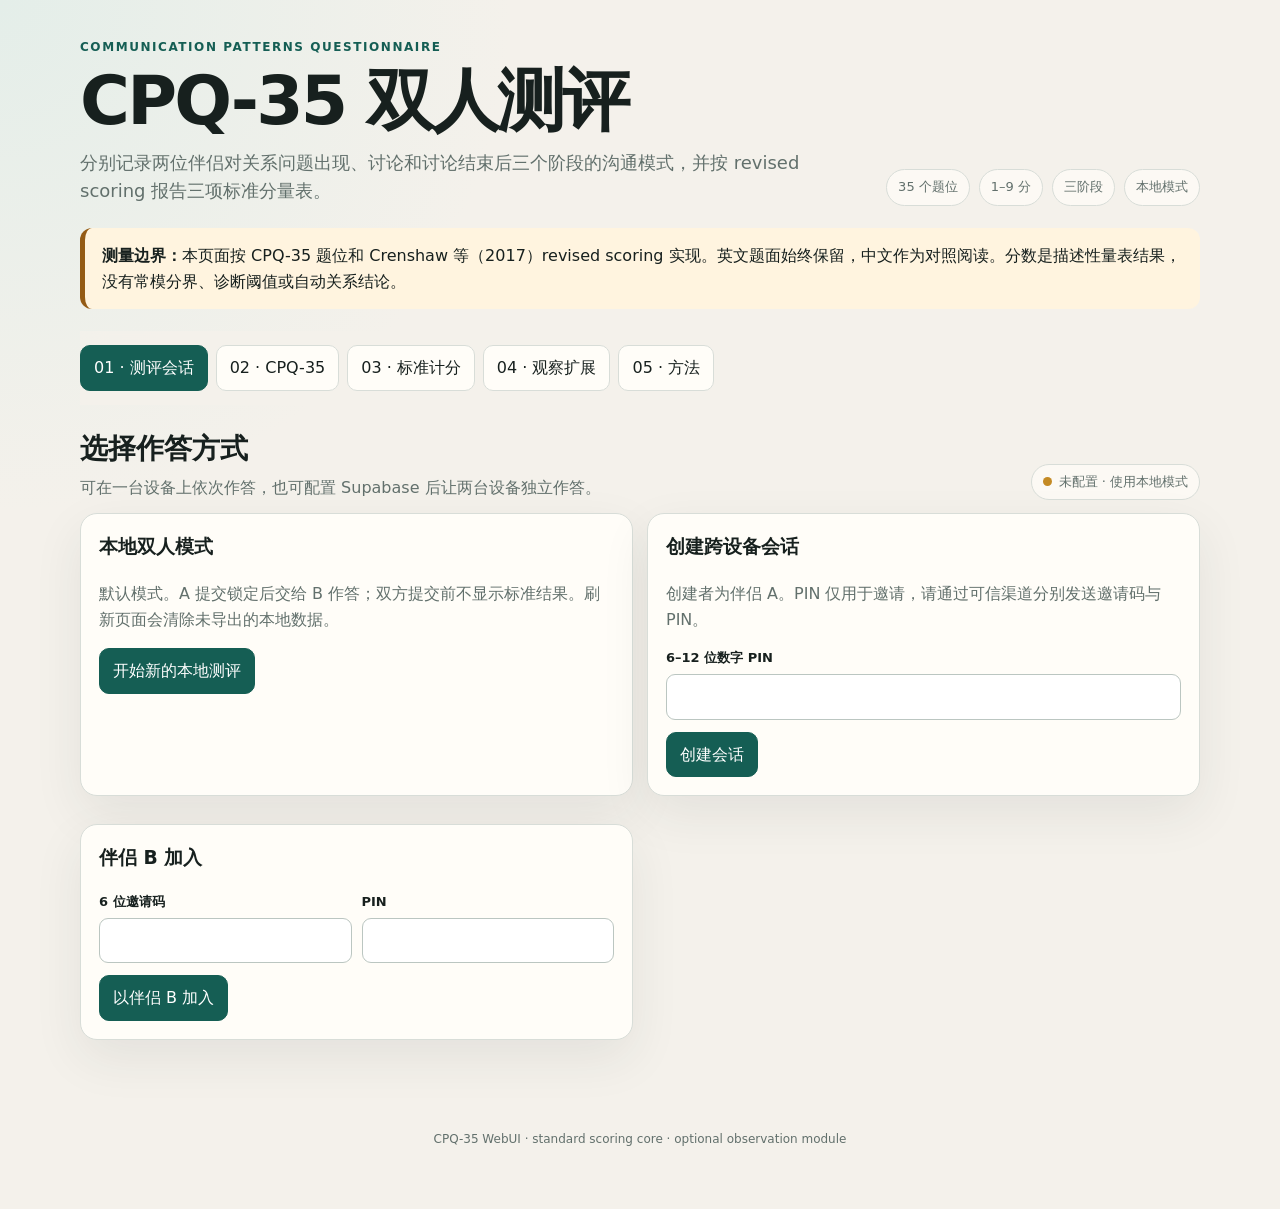
==== index.html @ df8006b6 "Build standards-based CPQ-35 WebUI" ====
<!doctype html>
<html lang="zh-CN">
<head>
  <meta charset="utf-8">
  <meta name="viewport" content="width=device-width,initial-scale=1">
  <meta name="description" content="CPQ-35 双人沟通模式问卷 WebUI，采用 Crenshaw 等（2017）revised scoring。">
  <meta name="referrer" content="no-referrer">
  <title>CPQ-35 双人沟通模式问卷</title>
  <link rel="icon" href="favicon.svg" type="image/svg+xml">
  <link rel="stylesheet" href="styles.css">
</head>
<body>
<a class="skip-link" href="#mainContent">跳到主要内容</a>
<main id="mainContent" class="shell">
  <header class="hero">
    <div>
      <p class="eyebrow">Communication Patterns Questionnaire</p>
      <h1>CPQ-35 双人测评</h1>
      <p class="lede">分别记录两位伴侣对关系问题出现、讨论和讨论结束后三个阶段的沟通模式，并按 revised scoring 报告三项标准分量表。</p>
    </div>
    <div class="badges" aria-label="量表规格">
      <span class="badge">35 个题位</span>
      <span class="badge">1–9 分</span>
      <span class="badge">三阶段</span>
      <span class="badge" id="privacyBadge">本地模式</span>
    </div>
  </header>

  <aside class="callout warning" aria-label="使用说明">
    <strong>测量边界：</strong>本页面按 CPQ-35 题位和 Crenshaw 等（2017）revised scoring 实现。英文题面始终保留，中文作为对照阅读。分数是描述性量表结果，没有常模分界、诊断阈值或自动关系结论。
  </aside>

  <nav class="tabs" aria-label="主功能">
    <button class="tab active" data-tab="session" type="button">01 · 测评会话</button>
    <button class="tab" data-tab="questionnaire" type="button">02 · CPQ-35</button>
    <button class="tab" data-tab="results" type="button">03 · 标准计分</button>
    <button class="tab" data-tab="observation" type="button">04 · 观察扩展</button>
    <button class="tab" data-tab="methods" type="button">05 · 方法</button>
  </nav>

  <section id="session" class="panel active" tabindex="-1">
    <div class="section-heading">
      <div>
        <h2>选择作答方式</h2>
        <p>可在一台设备上依次作答，也可配置 Supabase 后让两台设备独立作答。</p>
      </div>
      <span class="status"><span id="cloudDot" class="status-dot"></span><span id="cloudStatus">正在检查配置</span></span>
    </div>

    <div class="grid two">
      <article class="card">
        <h3>本地双人模式</h3>
        <p>默认模式。A 提交锁定后交给 B 作答；双方提交前不显示标准结果。刷新页面会清除未导出的本地数据。</p>
        <button id="startLocalBtn" class="button primary" type="button">开始新的本地测评</button>
      </article>
      <article class="card">
        <h3>创建跨设备会话</h3>
        <p>创建者为伴侣 A。PIN 仅用于邀请，请通过可信渠道分别发送邀请码与 PIN。</p>
        <label for="createPin">6–12 位数字 PIN</label>
        <input id="createPin" type="password" inputmode="numeric" minlength="6" maxlength="12" autocomplete="new-password">
        <div class="button-row"><button id="createSessionBtn" class="button primary" type="button">创建会话</button></div>
      </article>
      <article class="card">
        <h3>伴侣 B 加入</h3>
        <div class="grid two compact">
          <div><label for="joinCode">6 位邀请码</label><input id="joinCode" type="text" inputmode="numeric" maxlength="6" autocomplete="one-time-code"></div>
          <div><label for="joinPin">PIN</label><input id="joinPin" type="password" inputmode="numeric" minlength="6" maxlength="12" autocomplete="current-password"></div>
        </div>
        <div class="button-row"><button id="joinSessionBtn" class="button primary" type="button">以伴侣 B 加入</button></div>
      </article>
      <article id="activeSession" class="card" hidden>
        <h3>当前会话</h3>
        <dl class="session-facts">
          <div><dt>邀请码</dt><dd id="activeCode">—</dd></div>
          <div><dt>我的角色</dt><dd id="activeRole">—</dd></div>
          <div><dt>A</dt><dd id="submitA">未提交</dd></div>
          <div><dt>B</dt><dd id="submitB">未提交</dd></div>
        </dl>
        <div class="button-row">
          <button id="refreshSessionBtn" class="button" type="button">刷新</button>
          <button id="copyCodeBtn" class="button" type="button">复制邀请码</button>
          <button id="leaveSessionBtn" class="button" type="button">离开</button>
          <button id="deleteSessionBtn" class="button danger" type="button">删除云端会话</button>
        </div>
      </article>
    </div>
    <p id="sessionMessage" class="message" role="status" aria-live="polite"></p>
  </section>

  <section id="questionnaire" class="panel" tabindex="-1">
    <div class="section-heading">
      <div>
        <h2>CPQ-35 独立作答</h2>
        <p>请根据你和伴侣通常如何处理关系问题作答，而不是只针对最近一次争执。</p>
      </div>
      <div class="button-row">
        <label class="sr-only" for="respondentSelect">当前作答者</label>
        <select id="respondentSelect">
          <option value="A">伴侣 A</option>
          <option value="B">伴侣 B</option>
        </select>
        <button id="saveDraftBtn" class="button" type="button">保存草稿</button>
        <button id="submitAnswersBtn" class="button primary" type="button">提交并锁定</button>
        <button id="clearAnswersBtn" class="button danger" type="button">清空当前</button>
      </div>
    </div>

    <div class="progress-grid">
      <div class="metric"><span>A 完成度</span><strong id="progressA">0/35</strong></div>
      <div class="metric"><span>B 完成度</span><strong id="progressB">0/35</strong></div>
      <div class="metric"><span>当前作答者</span><strong id="currentRespondent">A</strong></div>
      <div class="metric"><span>当前阶段</span><strong id="currentStage">问题出现时</strong></div>
    </div>
    <div class="progress" aria-hidden="true"><span id="progressBar"></span></div>

    <div class="stage-tabs" aria-label="CPQ 三个阶段">
      <button class="stage active" data-stage="emergence" type="button">问题出现时 · 4</button>
      <button class="stage" data-stage="discussion" type="button">讨论问题时 · 18</button>
      <button class="stage" data-stage="after" type="button">讨论结束后 · 13</button>
    </div>

    <p class="scale-instruction"><strong>作答尺度：</strong>1 = 非常不可能，9 = 非常可能。请选择最接近实际情况的数字。</p>
    <div id="questions"></div>
    <p id="questionnaireMessage" class="message" role="status" aria-live="polite"></p>
  </section>

  <section id="results" class="panel" tabindex="-1">
    <div class="section-heading">
      <div><h2>Revised CPQ 标准计分</h2><p>双方完成并提交后才计算；三个分量表均使用题目加总分。</p></div>
      <button id="exportBtn" class="button primary" type="button" disabled>导出结果 JSON</button>
    </div>
    <div id="resultGate" class="callout">等待 A、B 双方完成并提交全部 35 题。</div>
    <div id="resultContent" hidden>
      <article class="card table-card">
        <h3>两位作答者的标准分量表</h3>
        <table>
          <thead><tr><th scope="col">分量表</th><th scope="col">理论范围</th><th scope="col">伴侣 A</th><th scope="col">伴侣 B</th></tr></thead>
          <tbody id="scoreRows"></tbody>
        </table>
      </article>
      <article class="card table-card">
        <h3>同一互动方向的双方报告</h3>
        <p>这里并排展示同一模式的两份报告，不把它们平均成一个“关系总分”。差值只表示报告差异。</p>
        <table>
          <thead><tr><th scope="col">互动方向</th><th scope="col">A 的报告</th><th scope="col">B 的报告</th><th scope="col">绝对差</th></tr></thead>
          <tbody id="comparisonRows"></tbody>
        </table>
      </article>
      <aside class="callout"><strong>如何阅读：</strong>建设性沟通分数越高，报告的建设性沟通越多；要求／回避分数越高，报告的对应模式越多。CPQ 本身不提供用于判断“健康／不健康”的统一临床分界。</aside>
    </div>
  </section>

  <section id="observation" class="panel" tabindex="-1">
    <div class="section-heading">
      <div><h2>情感观察扩展</h2><p>这是独立的探索性观察模块，不属于 CPQ，也不参与 CPQ 标准计分。</p></div>
    </div>
    <div class="callout warning"><strong>已与 CPQ 分离：</strong>这里按状态持续时间汇总，不再把点击次数解释为情感占比，也不再声称对 CPQ 进行“交叉验证”。</div>
    <div class="card">
      <div class="button-row">
        <label for="observationPerson">当前编码对象</label>
        <select id="observationPerson"><option value="A">伴侣 A</option><option value="B">伴侣 B</option></select>
        <button id="stopObservationBtn" class="button" type="button">结束当前状态</button>
        <button id="clearObservationBtn" class="button danger" type="button">清空观察</button>
      </div>
      <div id="affectButtons" class="affect-grid"></div>
    </div>
    <div class="grid two">
      <article class="card"><h3>A 的时长分布</h3><div id="durationA"></div></article>
      <article class="card"><h3>B 的时长分布</h3><div id="durationB"></div></article>
    </div>
    <article class="card"><h3>状态时间轴</h3><div id="observationTimeline" class="timeline"></div></article>
  </section>

  <section id="methods" class="panel" tabindex="-1">
    <div class="grid two">
      <article class="card">
        <h2>标准结构</h2>
        <ul>
          <li>35 题：4 + 18 + 13 三阶段。</li>
          <li>每题 1（非常不可能）到 9（非常可能）。</li>
          <li>两位伴侣分别、独立作答同一套自我／伴侣题面。</li>
          <li>只有全部 35 题完成后才生成分数。</li>
        </ul>
      </article>
      <article class="card">
        <h2>Revised scoring</h2>
        <ul>
          <li>建设性沟通：2、6、8、23、25、27，加反向计分的 1、24、26；范围 9–81。</li>
          <li>自己要求／伴侣回避：3、9、11、13、17、19、32；范围 7–63。</li>
          <li>伴侣要求／自己回避：4、10、12、14、18、20、33；范围 7–63。</li>
          <li>反向计分公式：10 − 原始作答；分量表采用加总分。</li>
        </ul>
      </article>
    </div>
    <article class="card references">
      <h2>来源</h2>
      <ol>
        <li>Christensen, A., &amp; Sullaway, M. (1984). <em>Communication Patterns Questionnaire</em>.</li>
        <li>Crenshaw, A. O., Christensen, A., Baucom, D. H., Epstein, N. B., &amp; Baucom, B. R. W. (2017). Revised scoring and improved reliability for the Communication Patterns Questionnaire. <em>Psychological Assessment, 29</em>(7), 913–925. <a href="https://doi.org/10.1037/pas0000385">https://doi.org/10.1037/pas0000385</a></li>
      </ol>
    </article>
    <aside class="callout danger-note"><strong>安全提示：</strong>CPQ 完整题组包含身体攻击行为题目，但它不是专门的暴力风险筛查。如果现实中存在即时人身危险，请优先寻求当地紧急服务和可信支持。</aside>
  </section>

  <footer>CPQ-35 WebUI · standard scoring core · optional observation module</footer>
</main>
<script src="supabase-config.js"></script>
<script type="module" src="app.mjs"></script>
</body>
</html>
---- styles.css ----
:root{--bg:#f4f1eb;--paper:#fffdf8;--ink:#17201e;--muted:#62706c;--line:#d8ddd8;--brand:#155e54;--brand-soft:#dcece7;--warning:#945b15;--warning-bg:#fff4df;--danger:#9f2f3f;--danger-bg:#fff0f2;--shadow:0 18px 50px rgba(38,48,45,.08)}
*{box-sizing:border-box}
html{scroll-behavior:smooth}
body{margin:0;background:radial-gradient(circle at top left,#e4eee9,transparent 32rem),var(--bg);color:var(--ink);font-family:Inter,"Noto Sans SC","PingFang SC",system-ui,sans-serif;line-height:1.6}
button,input,select{font:inherit}
button:focus-visible,input:focus-visible,select:focus-visible,a:focus-visible{outline:3px solid #f0a83b;outline-offset:2px}
.skip-link{position:absolute;left:-9999px;top:8px;background:var(--ink);color:#fff;padding:8px 12px;z-index:50}.skip-link:focus{left:8px}
.shell{width:min(1120px,calc(100% - 32px));margin:auto;padding:38px 0 60px}
.hero{display:grid;grid-template-columns:1.35fr .65fr;gap:24px;align-items:end}.eyebrow{margin:0;color:var(--brand);font-weight:800;letter-spacing:.13em;text-transform:uppercase;font-size:12px}.hero h1{font-size:clamp(36px,7vw,68px);line-height:1.05;margin:8px 0 12px;letter-spacing:-.04em}.lede{font-size:18px;color:var(--muted);max-width:760px;margin:0}.badges,.button-row{display:flex;gap:9px;flex-wrap:wrap;align-items:center}.badges{justify-content:flex-end}.badge,.status{display:inline-flex;align-items:center;gap:7px;border:1px solid var(--line);border-radius:999px;background:rgba(255,253,248,.76);padding:7px 11px;color:var(--muted);font-size:13px}
.callout{background:var(--brand-soft);border-left:5px solid var(--brand);padding:15px 17px;border-radius:12px;margin:22px 0}.callout.warning{background:var(--warning-bg);border-color:var(--warning)}.callout.danger-note{background:var(--danger-bg);border-color:var(--danger)}
.tabs{display:flex;gap:8px;flex-wrap:wrap;position:sticky;top:0;z-index:10;padding:14px 0;background:color-mix(in srgb,var(--bg) 88%,transparent);backdrop-filter:blur(12px)}
.tab,.stage,.button{border:1px solid var(--line);border-radius:10px;background:var(--paper);color:var(--ink);padding:9px 13px;cursor:pointer}.tab.active,.stage.active,.button.primary{background:var(--brand);color:#fff;border-color:var(--brand)}.button.danger{color:var(--danger);border-color:#e4b4bc}.button:disabled{opacity:.48;cursor:not-allowed}
.panel{display:none}.panel.active{display:block}.section-heading{display:flex;justify-content:space-between;gap:18px;align-items:end;margin:22px 0 13px}.section-heading h2{font-size:28px;margin:0}.section-heading p{margin:3px 0 0;color:var(--muted)}
.grid{display:grid;gap:14px}.grid.two{grid-template-columns:repeat(2,minmax(0,1fr))}.grid.compact{gap:10px}.card{background:var(--paper);border:1px solid var(--line);border-radius:17px;padding:18px;box-shadow:var(--shadow);margin-bottom:14px}.card h2,.card h3{margin-top:0}.card p{color:var(--muted)}
label{display:block;font-size:13px;font-weight:700;margin-bottom:5px}input,select{width:100%;border:1px solid #bbc6c1;border-radius:9px;background:#fff;color:var(--ink);padding:9px 11px}.button-row select{width:auto;min-width:140px}.button-row{margin-top:12px}
.status-dot{width:9px;height:9px;border-radius:50%;background:#c48a24}.status-dot.ok{background:#16835d}.message{min-height:26px;color:var(--brand);font-weight:650}.session-facts{display:grid;grid-template-columns:repeat(4,1fr);gap:10px;margin:0}.session-facts div{background:#f3f6f4;border-radius:10px;padding:10px}.session-facts dt{font-size:12px;color:var(--muted)}.session-facts dd{margin:0;font-size:19px;font-weight:800}
.progress-grid{display:grid;grid-template-columns:repeat(4,1fr);gap:10px}.metric{background:var(--paper);border:1px solid var(--line);border-radius:13px;padding:13px}.metric span{display:block;color:var(--muted);font-size:12px}.metric strong{font-size:21px}.progress{height:9px;border-radius:999px;background:#dfe5e1;overflow:hidden;margin:12px 0}.progress span{display:block;height:100%;width:0;background:var(--brand);transition:width .2s}.stage-tabs{display:flex;gap:8px;flex-wrap:wrap;margin:18px 0}.scale-instruction{color:var(--muted)}
.question{margin:12px 0;padding:0;border:0}.question-inner{background:var(--paper);border:1px solid var(--line);border-radius:15px;padding:16px}.question legend{width:100%;padding:0}.question-head{display:grid;grid-template-columns:40px 1fr;gap:12px}.question-number{display:grid;place-items:center;width:36px;height:36px;border-radius:10px;background:var(--brand-soft);color:var(--brand);font-weight:900}.question-zh{font-size:17px;font-weight:750}.question-en{color:var(--muted);font-size:13px;margin-top:3px}.likert{display:grid;grid-template-columns:repeat(9,1fr);gap:7px;margin-top:14px}.likert label{display:grid;place-items:center;gap:3px;margin:0;padding:8px 2px;border:1px solid var(--line);border-radius:9px;background:#fff;cursor:pointer}.likert label:has(input:checked){border-color:var(--brand);background:var(--brand-soft);color:var(--brand)}.likert input{width:auto;margin:0}.locked-note{color:var(--warning);font-weight:700}
.table-card{overflow-x:auto}table{width:100%;border-collapse:collapse;min-width:620px}th,td{text-align:left;border-bottom:1px solid var(--line);padding:11px 9px}th{font-size:13px;color:var(--muted)}td strong{font-size:21px}.references li{margin-bottom:10px}
.affect-grid{display:grid;grid-template-columns:repeat(5,1fr);gap:9px;margin-top:16px}.affect-button{text-align:left}.affect-button strong,.affect-button span{display:block}.affect-button span{color:var(--muted);font-size:12px}.duration-row{display:grid;grid-template-columns:115px 1fr 64px;align-items:center;gap:8px;margin:8px 0}.duration-track{height:9px;background:#e3e8e5;border-radius:999px;overflow:hidden}.duration-fill{height:100%;background:var(--brand)}.timeline{display:flex;gap:8px;overflow-x:auto;padding-bottom:8px}.event{min-width:175px;border:1px solid var(--line);border-top:4px solid var(--brand);border-radius:11px;padding:10px}.event small{display:block;color:var(--muted)}
footer{text-align:center;color:var(--muted);font-size:12px;margin-top:34px}.sr-only{position:absolute;width:1px;height:1px;padding:0;margin:-1px;overflow:hidden;clip:rect(0,0,0,0);white-space:nowrap;border:0}
@media(max-width:800px){.hero,.grid.two{grid-template-columns:1fr}.badges{justify-content:flex-start}.section-heading{align-items:flex-start;flex-direction:column}.progress-grid{grid-template-columns:1fr 1fr}.affect-grid{grid-template-columns:1fr 1fr}.session-facts{grid-template-columns:1fr 1fr}.likert{grid-template-columns:repeat(3,1fr)}}
@media print{.tabs,.button-row,.button,#session,#questionnaire,#observation{display:none!important}.panel{display:block!important}.shell{width:100%}.card{box-shadow:none}}
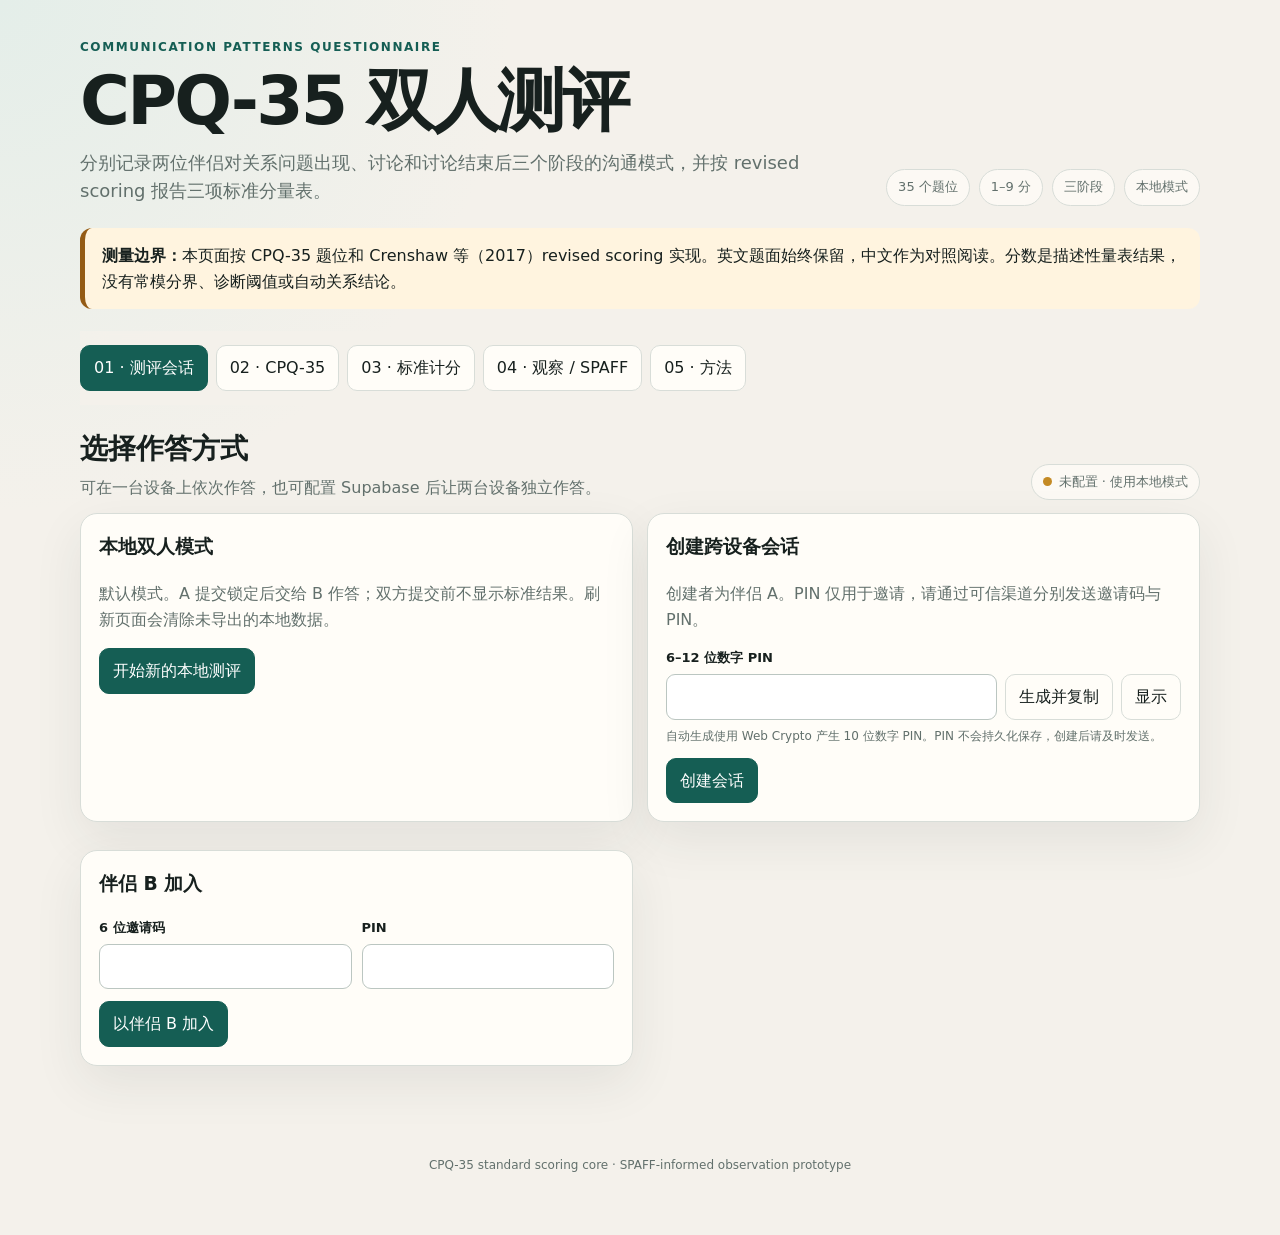
==== commit 9d985895: "Add relationship research metrics and model safeguards" ====
--- a/index.html
+++ b/index.html
@@ -3,7 +3,7 @@
 <head>
   <meta charset="utf-8">
   <meta name="viewport" content="width=device-width,initial-scale=1">
-  <meta name="description" content="CPQ-35 双人沟通模式问卷 WebUI，采用 Crenshaw 等（2017）revised scoring。">
+  <meta name="description" content="CPQ-35 双人沟通模式问卷 WebUI，含独立的 SPAFF-informed 情感观察研究原型。">
   <meta name="referrer" content="no-referrer">
   <title>CPQ-35 双人沟通模式问卷</title>
   <link rel="icon" href="favicon.svg" type="image/svg+xml">
@@ -34,7 +34,7 @@
     <button class="tab active" data-tab="session" type="button">01 · 测评会话</button>
     <button class="tab" data-tab="questionnaire" type="button">02 · CPQ-35</button>
     <button class="tab" data-tab="results" type="button">03 · 标准计分</button>
-    <button class="tab" data-tab="observation" type="button">04 · 观察扩展</button>
+    <button class="tab" data-tab="observation" type="button">04 · 观察 / SPAFF</button>
     <button class="tab" data-tab="methods" type="button">05 · 方法</button>
   </nav>
 
@@ -57,7 +57,12 @@
         <h3>创建跨设备会话</h3>
         <p>创建者为伴侣 A。PIN 仅用于邀请，请通过可信渠道分别发送邀请码与 PIN。</p>
         <label for="createPin">6–12 位数字 PIN</label>
-        <input id="createPin" type="password" inputmode="numeric" minlength="6" maxlength="12" autocomplete="new-password">
+        <div class="input-actions">
+          <input id="createPin" type="password" inputmode="numeric" minlength="6" maxlength="12" autocomplete="new-password">
+          <button id="generatePinBtn" class="button" type="button">生成并复制</button>
+          <button id="togglePinBtn" class="button" type="button" aria-pressed="false">显示</button>
+        </div>
+        <p class="field-help">自动生成使用 Web Crypto 产生 10 位数字 PIN。PIN 不会持久化保存，创建后请及时发送。</p>
         <div class="button-row"><button id="createSessionBtn" class="button primary" type="button">创建会话</button></div>
       </article>
       <article class="card">
@@ -79,6 +84,7 @@
         <div class="button-row">
           <button id="refreshSessionBtn" class="button" type="button">刷新</button>
           <button id="copyCodeBtn" class="button" type="button">复制邀请码</button>
+          <button id="copyPinBtn" class="button" type="button" hidden>复制 PIN</button>
           <button id="leaveSessionBtn" class="button" type="button">离开</button>
           <button id="deleteSessionBtn" class="button danger" type="button">删除云端会话</button>
         </div>
@@ -146,16 +152,34 @@
           <tbody id="comparisonRows"></tbody>
         </table>
       </article>
+      <div class="grid two research-output-grid">
+        <article class="card research-metric">
+          <h3>沟通压力研究指数</h3>
+          <p><strong id="communicationStrainValue" class="research-number">—</strong><span>/100</span></p>
+          <dl class="research-components">
+            <div><dt>低建设性沟通</dt><dd id="lowConstructiveValue">—</dd></div>
+            <div><dt>要求／回避</dt><dd id="demandWithdrawValue">—</dd></div>
+          </dl>
+          <p class="field-help">等权派生指标：两项各占 50%。只描述当前沟通信号，不是正式量表、诊断或离婚概率。</p>
+        </article>
+        <article class="card research-metric">
+          <h3>经校准的离婚概率模型</h3>
+          <p><strong id="divorceProbabilityValue" class="research-number unavailable">不可计算</strong></p>
+          <p id="divorceProbabilityDetail">未加载经过独立外部验证并获准部署的纵向模型。</p>
+          <p class="field-help">目标必须明确为某一期限内的法律离婚；模型不可用于未婚伴侣的分手结局。</p>
+        </article>
+      </div>
       <aside class="callout"><strong>如何阅读：</strong>建设性沟通分数越高，报告的建设性沟通越多；要求／回避分数越高，报告的对应模式越多。CPQ 本身不提供用于判断“健康／不健康”的统一临床分界。</aside>
     </div>
   </section>
 
   <section id="observation" class="panel" tabindex="-1">
     <div class="section-heading">
-      <div><h2>情感观察扩展</h2><p>这是独立的探索性观察模块，不属于 CPQ，也不参与 CPQ 标准计分。</p></div>
-    </div>
-    <div class="callout warning"><strong>已与 CPQ 分离：</strong>这里按状态持续时间汇总，不再把点击次数解释为情感占比，也不再声称对 CPQ 进行“交叉验证”。</div>
+      <div><h2>情感观察与 SPAFF-informed 扩展</h2><p>这是独立的研究原型，不属于 CPQ，也不参与 CPQ 标准计分。</p></div>
+    </div>
+    <div class="callout warning"><strong>方法边界：</strong>宏观状态按持续时间汇总；9 维整体评级参考一项公开的 SPAFF/SCIFF 改编研究。两者都不是完整 SPAFF，未经编码员训练与一致性检验时只能作为探索性记录，不能对 CPQ“交叉验证”或预测关系结局。</div>
     <div class="card">
+      <h3>宏观情感状态持续时间（非 SPAFF）</h3>
       <div class="button-row">
         <label for="observationPerson">当前编码对象</label>
         <select id="observationPerson"><option value="A">伴侣 A</option><option value="B">伴侣 B</option></select>
@@ -169,6 +193,17 @@
       <article class="card"><h3>B 的时长分布</h3><div id="durationB"></div></article>
     </div>
     <article class="card"><h3>状态时间轴</h3><div id="observationTimeline" class="timeline"></div></article>
+    <article class="card">
+      <h3>SPAFF-informed 9 维整体评级</h3>
+      <p>观看完整互动后，分别对 A、B 评级：1 = 未观察到，10 = 非常明显。维度来自 Roels 等（2021）公开说明的 SPAFF/SCIFF 改编方案；该研究包含训练编码员并报告编码员间一致性，本网页不会自动获得同等效度。</p>
+      <div class="button-row">
+        <label for="spaffPerson">当前评级对象</label>
+        <select id="spaffPerson"><option value="A">伴侣 A</option><option value="B">伴侣 B</option></select>
+        <button id="clearSpaffRatingBtn" class="button danger" type="button">清空当前评级</button>
+      </div>
+      <div id="spaffRatingGrid" class="rating-grid"></div>
+      <p class="field-help">研究依据：Roels et al. (2021), <a href="https://doi.org/10.1016/j.psyneuen.2021.105265">doi:10.1016/j.psyneuen.2021.105265</a>。正式 SPAFF 的心理测量限制参见 Johnson (2002), <a href="https://doi.org/10.1037/1040-3590.14.4.423">doi:10.1037/1040-3590.14.4.423</a>。</p>
+    </article>
   </section>
 
   <section id="methods" class="panel" tabindex="-1">
@@ -192,19 +227,43 @@
         </ul>
       </article>
     </div>
+    <article class="card table-card">
+      <h2>扩展测量路线</h2>
+      <p>CPQ 描述沟通模式，不单独预测关系发展。若进行纵向研究，应把不同构念保持分离。</p>
+      <table>
+        <thead><tr><th scope="col">研究层级</th><th scope="col">优先工具</th><th scope="col">用途</th><th scope="col">边界</th></tr></thead>
+        <tbody>
+          <tr><th scope="row">主要结局</th><td>CSI-16</td><td>重复测量关系满意度</td><td>单次分数不是未来结局</td></tr>
+          <tr><th scope="row">承诺机制</th><td>Investment Model Scale</td><td>满意、替代选择、投入、承诺</td><td>不与 CPQ 合成总分</td></tr>
+          <tr><th scope="row">依恋背景</th><td>ECR-R</td><td>依恋焦虑与回避</td><td>不是关系健康诊断</td></tr>
+          <tr><th scope="row">近端稳定性</th><td>Marital Instability Index</td><td>分居／离婚想法与行动</td><td>敏感且主要面向婚姻</td></tr>
+          <tr><th scope="row">安全域</th><td>CTS2／本地验证的 IPV 筛查</td><td>独立识别暴力与伤害</td><td>必须有独立安全处置流程</td></tr>
+        </tbody>
+      </table>
+    </article>
+    <article class="card">
+      <h2>研究指数与概率模型不是一回事</h2>
+      <p>沟通压力研究指数把“低建设性沟通”和“四个要求／回避方向均值”标准化后各赋 50% 权重。它便于审计，但尚不是经验证的心理量表，也不代表某种事件发生的百分比。</p>
+      <p>离婚概率接口默认关闭。只有目标被限定为某个固定月数内的法律离婚，模型在独立队列完成外部验证，并经过人工部署批准后，结果页才会显示数字；否则明确显示“不可计算”。</p>
+    </article>
+    <aside class="callout warning"><strong>预测限制：</strong>跨 43 个纵向情侣数据集的研究发现，自陈变量能解释较多当前关系质量，却难以预测之后的关系质量变化。因此，本网站不从单次 CPQ 分数伪造个人概率；预留模型也必须通过纵向校准与独立外部验证。<a href="https://doi.org/10.1073/pnas.1917036117">Joel et al. (2020)</a></aside>
     <article class="card references">
       <h2>来源</h2>
       <ol>
         <li>Christensen, A., &amp; Sullaway, M. (1984). <em>Communication Patterns Questionnaire</em>.</li>
         <li>Crenshaw, A. O., Christensen, A., Baucom, D. H., Epstein, N. B., &amp; Baucom, B. R. W. (2017). Revised scoring and improved reliability for the Communication Patterns Questionnaire. <em>Psychological Assessment, 29</em>(7), 913–925. <a href="https://doi.org/10.1037/pas0000385">https://doi.org/10.1037/pas0000385</a></li>
+        <li>Johnson, M. D. (2002). The observation of specific affect in marital interactions. <em>Psychological Assessment, 14</em>(4), 423–438. <a href="https://doi.org/10.1037/1040-3590.14.4.423">https://doi.org/10.1037/1040-3590.14.4.423</a></li>
+        <li>Joel, S., Eastwick, P. W., Allison, C. J., et al. (2020). Machine learning uncovers the most robust self-report predictors of relationship quality across 43 longitudinal couples studies. <em>PNAS, 117</em>(32), 19061–19071. <a href="https://doi.org/10.1073/pnas.1917036117">https://doi.org/10.1073/pnas.1917036117</a></li>
+        <li>Woodin, E. M. (2011). A two-dimensional approach to relationship conflict: Meta-analytic findings. <em>Journal of Family Psychology, 25</em>(3), 325–335. <a href="https://doi.org/10.1037/a0023791">https://doi.org/10.1037/a0023791</a></li>
       </ol>
     </article>
     <aside class="callout danger-note"><strong>安全提示：</strong>CPQ 完整题组包含身体攻击行为题目，但它不是专门的暴力风险筛查。如果现实中存在即时人身危险，请优先寻求当地紧急服务和可信支持。</aside>
   </section>
 
-  <footer>CPQ-35 WebUI · standard scoring core · optional observation module</footer>
+  <footer>CPQ-35 standard scoring core · SPAFF-informed observation prototype</footer>
 </main>
 <script src="supabase-config.js"></script>
+<script src="divorce-model-config.js"></script>
 <script type="module" src="app.mjs"></script>
 </body>
 </html>
--- a/styles.css
+++ b/styles.css
@@ -13,11 +13,15 @@
 .panel{display:none}.panel.active{display:block}.section-heading{display:flex;justify-content:space-between;gap:18px;align-items:end;margin:22px 0 13px}.section-heading h2{font-size:28px;margin:0}.section-heading p{margin:3px 0 0;color:var(--muted)}
 .grid{display:grid;gap:14px}.grid.two{grid-template-columns:repeat(2,minmax(0,1fr))}.grid.compact{gap:10px}.card{background:var(--paper);border:1px solid var(--line);border-radius:17px;padding:18px;box-shadow:var(--shadow);margin-bottom:14px}.card h2,.card h3{margin-top:0}.card p{color:var(--muted)}
 label{display:block;font-size:13px;font-weight:700;margin-bottom:5px}input,select{width:100%;border:1px solid #bbc6c1;border-radius:9px;background:#fff;color:var(--ink);padding:9px 11px}.button-row select{width:auto;min-width:140px}.button-row{margin-top:12px}
+.input-actions{display:grid;grid-template-columns:minmax(0,1fr) auto auto;gap:8px;align-items:center}.field-help{font-size:12px;margin:7px 0 0;color:var(--muted)}
 .status-dot{width:9px;height:9px;border-radius:50%;background:#c48a24}.status-dot.ok{background:#16835d}.message{min-height:26px;color:var(--brand);font-weight:650}.session-facts{display:grid;grid-template-columns:repeat(4,1fr);gap:10px;margin:0}.session-facts div{background:#f3f6f4;border-radius:10px;padding:10px}.session-facts dt{font-size:12px;color:var(--muted)}.session-facts dd{margin:0;font-size:19px;font-weight:800}
 .progress-grid{display:grid;grid-template-columns:repeat(4,1fr);gap:10px}.metric{background:var(--paper);border:1px solid var(--line);border-radius:13px;padding:13px}.metric span{display:block;color:var(--muted);font-size:12px}.metric strong{font-size:21px}.progress{height:9px;border-radius:999px;background:#dfe5e1;overflow:hidden;margin:12px 0}.progress span{display:block;height:100%;width:0;background:var(--brand);transition:width .2s}.stage-tabs{display:flex;gap:8px;flex-wrap:wrap;margin:18px 0}.scale-instruction{color:var(--muted)}
 .question{margin:12px 0;padding:0;border:0}.question-inner{background:var(--paper);border:1px solid var(--line);border-radius:15px;padding:16px}.question legend{width:100%;padding:0}.question-head{display:grid;grid-template-columns:40px 1fr;gap:12px}.question-number{display:grid;place-items:center;width:36px;height:36px;border-radius:10px;background:var(--brand-soft);color:var(--brand);font-weight:900}.question-zh{font-size:17px;font-weight:750}.question-en{color:var(--muted);font-size:13px;margin-top:3px}.likert{display:grid;grid-template-columns:repeat(9,1fr);gap:7px;margin-top:14px}.likert label{display:grid;place-items:center;gap:3px;margin:0;padding:8px 2px;border:1px solid var(--line);border-radius:9px;background:#fff;cursor:pointer}.likert label:has(input:checked){border-color:var(--brand);background:var(--brand-soft);color:var(--brand)}.likert input{width:auto;margin:0}.locked-note{color:var(--warning);font-weight:700}
 .table-card{overflow-x:auto}table{width:100%;border-collapse:collapse;min-width:620px}th,td{text-align:left;border-bottom:1px solid var(--line);padding:11px 9px}th{font-size:13px;color:var(--muted)}td strong{font-size:21px}.references li{margin-bottom:10px}
 .affect-grid{display:grid;grid-template-columns:repeat(5,1fr);gap:9px;margin-top:16px}.affect-button{text-align:left}.affect-button strong,.affect-button span{display:block}.affect-button span{color:var(--muted);font-size:12px}.duration-row{display:grid;grid-template-columns:115px 1fr 64px;align-items:center;gap:8px;margin:8px 0}.duration-track{height:9px;background:#e3e8e5;border-radius:999px;overflow:hidden}.duration-fill{height:100%;background:var(--brand)}.timeline{display:flex;gap:8px;overflow-x:auto;padding-bottom:8px}.event{min-width:175px;border:1px solid var(--line);border-top:4px solid var(--brand);border-radius:11px;padding:10px}.event small{display:block;color:var(--muted)}
+.rating-grid{display:grid;grid-template-columns:repeat(3,minmax(0,1fr));gap:10px;margin-top:16px}.rating-item{border:1px solid var(--line);border-top:4px solid var(--brand);border-radius:12px;padding:11px;background:#fff}.rating-item.negative{border-top-color:var(--danger)}.rating-item small{display:block;min-height:42px;color:var(--muted);font-weight:400}.rating-item select{margin-top:8px}.rating-label{display:block;font-size:15px}
+.research-output-grid{margin-top:14px}.research-metric{margin-bottom:0}.research-number{font-size:42px;line-height:1;color:var(--brand)}.research-number.unavailable{font-size:25px;color:var(--muted)}.research-components{display:grid;grid-template-columns:1fr 1fr;gap:8px}.research-components div{background:#f3f6f4;border-radius:10px;padding:10px}.research-components dt{font-size:12px;color:var(--muted)}.research-components dd{margin:0;font-weight:800}
 footer{text-align:center;color:var(--muted);font-size:12px;margin-top:34px}.sr-only{position:absolute;width:1px;height:1px;padding:0;margin:-1px;overflow:hidden;clip:rect(0,0,0,0);white-space:nowrap;border:0}
-@media(max-width:800px){.hero,.grid.two{grid-template-columns:1fr}.badges{justify-content:flex-start}.section-heading{align-items:flex-start;flex-direction:column}.progress-grid{grid-template-columns:1fr 1fr}.affect-grid{grid-template-columns:1fr 1fr}.session-facts{grid-template-columns:1fr 1fr}.likert{grid-template-columns:repeat(3,1fr)}}
+@media(max-width:800px){.hero,.grid.two{grid-template-columns:1fr}.badges{justify-content:flex-start}.section-heading{align-items:flex-start;flex-direction:column}.progress-grid{grid-template-columns:1fr 1fr}.affect-grid,.rating-grid{grid-template-columns:1fr 1fr}.session-facts{grid-template-columns:1fr 1fr}.likert{grid-template-columns:repeat(3,1fr)}.input-actions{grid-template-columns:1fr 1fr}.input-actions input{grid-column:1/-1}}
+@media(max-width:480px){.rating-grid{grid-template-columns:1fr}}
 @media print{.tabs,.button-row,.button,#session,#questionnaire,#observation{display:none!important}.panel{display:block!important}.shell{width:100%}.card{box-shadow:none}}
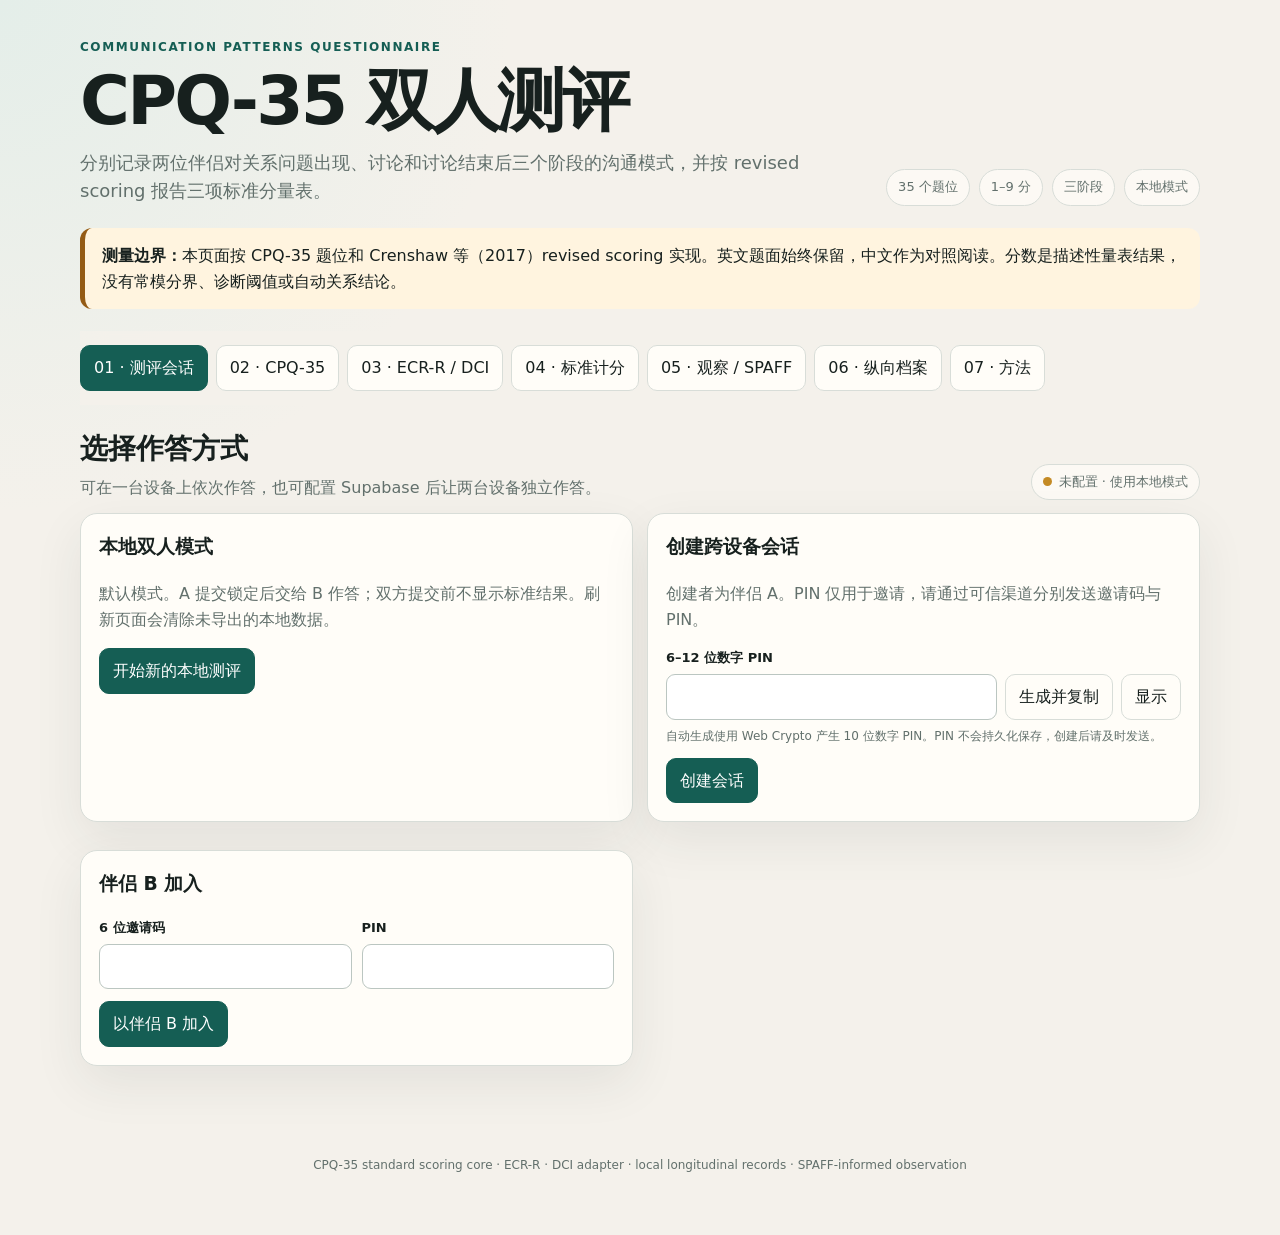
==== commit 6b996d03: "Add ECR-R DCI adapter and longitudinal analysis" ====
--- a/index.html
+++ b/index.html
@@ -3,7 +3,7 @@
 <head>
   <meta charset="utf-8">
   <meta name="viewport" content="width=device-width,initial-scale=1">
-  <meta name="description" content="CPQ-35 双人沟通模式问卷 WebUI，含独立的 SPAFF-informed 情感观察研究原型。">
+  <meta name="description" content="CPQ-35 双人沟通模式问卷 WebUI，含 ECR-R、DCI 接口、SPAFF-informed 观察与本地纵向分析。">
   <meta name="referrer" content="no-referrer">
   <title>CPQ-35 双人沟通模式问卷</title>
   <link rel="icon" href="favicon.svg" type="image/svg+xml">
@@ -33,9 +33,11 @@
   <nav class="tabs" aria-label="主功能">
     <button class="tab active" data-tab="session" type="button">01 · 测评会话</button>
     <button class="tab" data-tab="questionnaire" type="button">02 · CPQ-35</button>
-    <button class="tab" data-tab="results" type="button">03 · 标准计分</button>
-    <button class="tab" data-tab="observation" type="button">04 · 观察 / SPAFF</button>
-    <button class="tab" data-tab="methods" type="button">05 · 方法</button>
+    <button class="tab" data-tab="supplements" type="button">03 · ECR-R / DCI</button>
+    <button class="tab" data-tab="results" type="button">04 · 标准计分</button>
+    <button class="tab" data-tab="observation" type="button">05 · 观察 / SPAFF</button>
+    <button class="tab" data-tab="longitudinal" type="button">06 · 纵向档案</button>
+    <button class="tab" data-tab="methods" type="button">07 · 方法</button>
   </nav>
 
   <section id="session" class="panel active" tabindex="-1">
@@ -91,6 +93,61 @@
       </article>
     </div>
     <p id="sessionMessage" class="message" role="status" aria-live="polite"></p>
+  </section>
+
+  <section id="supplements" class="panel" tabindex="-1">
+    <div class="section-heading">
+      <div><h2>依恋与共同应对</h2><p>ECR-R 与 DCI 是 CPQ 之外的独立构念，不与 CPQ 合成总分。</p></div>
+    </div>
+    <aside class="callout warning"><strong>语言与解释边界：</strong>ECR-R 英文题面来自量表作者公开页面，中文仅为未验证的阅读辅助，正式中文研究需使用经过授权和测量等值性验证的版本。两个维度均按连续分数报告，不自动划分依恋类型。</aside>
+    <aside class="callout"><strong>本地保存：</strong>ECR-R 与 DCI 当前只保存在本页内存，不同步到 Supabase。刷新、离开云会话或开始新测评前，请到“06 · 纵向档案”下载结果。</aside>
+    <article class="card">
+      <div class="section-heading compact-heading">
+        <div><h3>ECR-R 36题</h3><p>回想你通常在情感亲密关系中的体验，而不只针对最近一次冲突。</p></div>
+        <div class="button-row">
+          <label class="sr-only" for="ecrPerson">ECR-R 当前作答者</label>
+          <select id="ecrPerson"><option value="A">伴侣 A</option><option value="B">伴侣 B</option></select>
+          <button id="submitEcrBtn" class="button primary" type="button">提交当前 ECR-R</button>
+          <button id="clearEcrBtn" class="button danger" type="button">清空当前</button>
+        </div>
+      </div>
+      <div class="progress-grid supplemental-progress">
+        <div class="metric"><span>A 完成度</span><strong id="ecrProgressA">0/36</strong></div>
+        <div class="metric"><span>B 完成度</span><strong id="ecrProgressB">0/36</strong></div>
+      </div>
+      <p class="scale-instruction"><strong>作答尺度：</strong>1 = 非常不同意，4 = 既不同意也不赞同，7 = 非常同意。题目顺序在本次页面中保持稳定；计分使用原始题号。</p>
+      <div id="ecrQuestions"></div>
+      <p id="ecrMessage" class="message" role="status" aria-live="polite"></p>
+      <div id="ecrResults" class="grid two" hidden>
+        <article class="metric-card"><h4>伴侣 A</h4><p>依恋焦虑 <strong id="ecrAnxietyA">—</strong></p><p>依恋回避 <strong id="ecrAvoidanceA">—</strong></p></article>
+        <article class="metric-card"><h4>伴侣 B</h4><p>依恋焦虑 <strong id="ecrAnxietyB">—</strong></p><p>依恋回避 <strong id="ecrAvoidanceB">—</strong></p></article>
+      </div>
+      <p class="field-help">范围均为 1–7；分数较高只表示报告了更多相应倾向，不是诊断、人格标签或关系结局概率。来源：<a href="https://labs.psychology.illinois.edu/~rcfraley/measures/ecrritems.htm">Fraley, Waller, &amp; Brennan (2000)</a>。</p>
+    </article>
+
+    <article class="card">
+      <div class="section-heading compact-heading">
+        <div><h3>DCI 37题 · 授权适配器</h3><p>测量双方的压力沟通、支持性／委托式／消极／共同应对。</p></div>
+        <div class="button-row">
+          <label class="sr-only" for="dciPerson">DCI 当前作答者</label>
+          <select id="dciPerson"><option value="A">伴侣 A</option><option value="B">伴侣 B</option></select>
+          <button id="submitDciBtn" class="button primary" type="button" hidden>提交当前 DCI</button>
+          <button id="clearDciBtn" class="button danger" type="button">清空当前</button>
+        </div>
+      </div>
+      <div id="dciStatus" class="callout warning"></div>
+      <div id="dciQuestions" hidden></div>
+      <div id="dciManualEntry">
+        <p>当前未加载获准公开部署的 DCI 题库。若已使用合法题本和正式计分手册完成测量，可在下方录入当前伴侣的分量表原始分；留空表示该项未测。</p>
+        <div id="dciScoreGrid" class="score-entry-grid"></div>
+      </div>
+      <p id="dciMessage" class="message" role="status" aria-live="polite"></p>
+      <div class="grid two">
+        <article class="metric-card"><h4>伴侣 A</h4><p>DCI 总分 <strong id="dciTotalA">—</strong></p></article>
+        <article class="metric-card"><h4>伴侣 B</h4><p>DCI 总分 <strong id="dciTotalB">—</strong></p></article>
+      </div>
+      <p class="field-help">总分需按正式手册处理消极题并排除第36、37评价题。网站不根据未经配置的题面推导分数，也不套用未授权常模。</p>
+    </article>
   </section>
 
   <section id="questionnaire" class="panel" tabindex="-1">
@@ -206,6 +263,48 @@
     </article>
   </section>
 
+  <section id="longitudinal" class="panel" tabindex="-1">
+    <div class="section-heading">
+      <div><h2>本地纵向档案</h2><p>下载本次结果；以后可一次上传多份 JSON，在当前浏览器中按匿名情侣编号和日期分析变化。</p></div>
+    </div>
+    <aside class="callout"><strong>隐私设计：</strong>解析完全在浏览器本地进行，选择的文件不会上传到本站。请使用研究编号，不要填写姓名、电话或身份证等直接身份信息；下载文件包含敏感原始答案且未加密，需要存放在受控设备或加密磁盘中。</aside>
+    <div class="grid two">
+      <article class="card">
+        <h3>本次测量信息</h3>
+        <div class="grid two compact">
+          <div><label for="coupleResearchId">匿名情侣编号</label><input id="coupleResearchId" type="text" maxlength="64" pattern="[A-Za-z0-9][A-Za-z0-9_-]{2,63}" placeholder="例如 study_001"></div>
+          <div><label for="assessmentDate">测量日期</label><input id="assessmentDate" type="date"></div>
+        </div>
+        <label for="timepointLabel">时间点标签</label>
+        <input id="timepointLabel" type="text" maxlength="80" placeholder="例如 baseline、month_3">
+        <div class="button-row"><button id="exportLongitudinalBtn" class="button primary" type="button">下载本次纵向档案</button></div>
+        <p id="longitudinalExportMessage" class="message" role="status" aria-live="polite"></p>
+      </article>
+      <article class="card">
+        <h3>上传既往档案</h3>
+        <label for="longitudinalFiles">选择一个或多个 JSON 文件</label>
+        <input id="longitudinalFiles" type="file" accept="application/json,.json" multiple>
+        <div class="button-row"><button id="clearLongitudinalBtn" class="button danger" type="button">清空已载入档案</button></div>
+        <p id="longitudinalImportMessage" class="message" role="status" aria-live="polite">尚未载入档案。</p>
+      </article>
+    </div>
+    <div id="longitudinalResults" hidden>
+      <div class="button-row">
+        <label for="longitudinalCouple">当前情侣编号</label>
+        <select id="longitudinalCouple"></select>
+      </div>
+      <div id="longitudinalChanges" class="trend-grid"></div>
+      <article class="card table-card">
+        <h3>时间序列</h3>
+        <table>
+          <thead><tr><th>日期</th><th>时间点</th><th>沟通压力</th><th>A焦虑</th><th>B焦虑</th><th>A回避</th><th>B回避</th><th>A DCI</th><th>B DCI</th></tr></thead>
+          <tbody id="longitudinalRows"></tbody>
+        </table>
+      </article>
+      <aside class="callout warning"><strong>解释限制：</strong>变化值只做描述，不判断显著改善／恶化；需要足够时间点、量表测量不变性、失访处理和预注册模型后才能推断轨迹或预测结局。</aside>
+    </div>
+  </section>
+
   <section id="methods" class="panel" tabindex="-1">
     <div class="grid two">
       <article class="card">
@@ -236,6 +335,7 @@
           <tr><th scope="row">主要结局</th><td>CSI-16</td><td>重复测量关系满意度</td><td>单次分数不是未来结局</td></tr>
           <tr><th scope="row">承诺机制</th><td>Investment Model Scale</td><td>满意、替代选择、投入、承诺</td><td>不与 CPQ 合成总分</td></tr>
           <tr><th scope="row">依恋背景</th><td>ECR-R</td><td>依恋焦虑与回避</td><td>不是关系健康诊断</td></tr>
+          <tr><th scope="row">压力适应</th><td>DCI</td><td>双方如何表达和共同应对压力</td><td>正式题本与常模需授权版本</td></tr>
           <tr><th scope="row">近端稳定性</th><td>Marital Instability Index</td><td>分居／离婚想法与行动</td><td>敏感且主要面向婚姻</td></tr>
           <tr><th scope="row">安全域</th><td>CTS2／本地验证的 IPV 筛查</td><td>独立识别暴力与伤害</td><td>必须有独立安全处置流程</td></tr>
         </tbody>
@@ -254,16 +354,19 @@
         <li>Crenshaw, A. O., Christensen, A., Baucom, D. H., Epstein, N. B., &amp; Baucom, B. R. W. (2017). Revised scoring and improved reliability for the Communication Patterns Questionnaire. <em>Psychological Assessment, 29</em>(7), 913–925. <a href="https://doi.org/10.1037/pas0000385">https://doi.org/10.1037/pas0000385</a></li>
         <li>Johnson, M. D. (2002). The observation of specific affect in marital interactions. <em>Psychological Assessment, 14</em>(4), 423–438. <a href="https://doi.org/10.1037/1040-3590.14.4.423">https://doi.org/10.1037/1040-3590.14.4.423</a></li>
         <li>Joel, S., Eastwick, P. W., Allison, C. J., et al. (2020). Machine learning uncovers the most robust self-report predictors of relationship quality across 43 longitudinal couples studies. <em>PNAS, 117</em>(32), 19061–19071. <a href="https://doi.org/10.1073/pnas.1917036117">https://doi.org/10.1073/pnas.1917036117</a></li>
+        <li>Fraley, R. C., Waller, N. G., &amp; Brennan, K. A. (2000). An item response theory analysis of self-report measures of adult attachment. <em>Journal of Personality and Social Psychology, 78</em>(2), 350–365. <a href="https://doi.org/10.1037/0022-3514.78.2.350">https://doi.org/10.1037/0022-3514.78.2.350</a></li>
+        <li>Gmelch, S., Bodenmann, G., Meuwly, N., Ledermann, T., Steffen-Sozinova, O., &amp; Striegl, K. (2008). Dyadisches Coping Inventar (DCI). <em>Journal of Family Research, 20</em>(2), 185–202. <a href="https://doi.org/10.20377/jfr-264">https://doi.org/10.20377/jfr-264</a></li>
         <li>Woodin, E. M. (2011). A two-dimensional approach to relationship conflict: Meta-analytic findings. <em>Journal of Family Psychology, 25</em>(3), 325–335. <a href="https://doi.org/10.1037/a0023791">https://doi.org/10.1037/a0023791</a></li>
       </ol>
     </article>
     <aside class="callout danger-note"><strong>安全提示：</strong>CPQ 完整题组包含身体攻击行为题目，但它不是专门的暴力风险筛查。如果现实中存在即时人身危险，请优先寻求当地紧急服务和可信支持。</aside>
   </section>
 
-  <footer>CPQ-35 standard scoring core · SPAFF-informed observation prototype</footer>
+  <footer>CPQ-35 standard scoring core · ECR-R · DCI adapter · local longitudinal records · SPAFF-informed observation</footer>
 </main>
 <script src="supabase-config.js"></script>
 <script src="divorce-model-config.js"></script>
+<script src="dci-config.js"></script>
 <script type="module" src="app.mjs"></script>
 </body>
 </html>
--- a/styles.css
+++ b/styles.css
@@ -16,12 +16,14 @@
 .input-actions{display:grid;grid-template-columns:minmax(0,1fr) auto auto;gap:8px;align-items:center}.field-help{font-size:12px;margin:7px 0 0;color:var(--muted)}
 .status-dot{width:9px;height:9px;border-radius:50%;background:#c48a24}.status-dot.ok{background:#16835d}.message{min-height:26px;color:var(--brand);font-weight:650}.session-facts{display:grid;grid-template-columns:repeat(4,1fr);gap:10px;margin:0}.session-facts div{background:#f3f6f4;border-radius:10px;padding:10px}.session-facts dt{font-size:12px;color:var(--muted)}.session-facts dd{margin:0;font-size:19px;font-weight:800}
 .progress-grid{display:grid;grid-template-columns:repeat(4,1fr);gap:10px}.metric{background:var(--paper);border:1px solid var(--line);border-radius:13px;padding:13px}.metric span{display:block;color:var(--muted);font-size:12px}.metric strong{font-size:21px}.progress{height:9px;border-radius:999px;background:#dfe5e1;overflow:hidden;margin:12px 0}.progress span{display:block;height:100%;width:0;background:var(--brand);transition:width .2s}.stage-tabs{display:flex;gap:8px;flex-wrap:wrap;margin:18px 0}.scale-instruction{color:var(--muted)}
-.question{margin:12px 0;padding:0;border:0}.question-inner{background:var(--paper);border:1px solid var(--line);border-radius:15px;padding:16px}.question legend{width:100%;padding:0}.question-head{display:grid;grid-template-columns:40px 1fr;gap:12px}.question-number{display:grid;place-items:center;width:36px;height:36px;border-radius:10px;background:var(--brand-soft);color:var(--brand);font-weight:900}.question-zh{font-size:17px;font-weight:750}.question-en{color:var(--muted);font-size:13px;margin-top:3px}.likert{display:grid;grid-template-columns:repeat(9,1fr);gap:7px;margin-top:14px}.likert label{display:grid;place-items:center;gap:3px;margin:0;padding:8px 2px;border:1px solid var(--line);border-radius:9px;background:#fff;cursor:pointer}.likert label:has(input:checked){border-color:var(--brand);background:var(--brand-soft);color:var(--brand)}.likert input{width:auto;margin:0}.locked-note{color:var(--warning);font-weight:700}
+.question{margin:12px 0;padding:0;border:0}.question-inner{background:var(--paper);border:1px solid var(--line);border-radius:15px;padding:16px}.question legend{width:100%;padding:0}.question-head{display:grid;grid-template-columns:40px 1fr;gap:12px}.question-number{display:grid;place-items:center;width:36px;height:36px;border-radius:10px;background:var(--brand-soft);color:var(--brand);font-weight:900}.question-zh{display:block;font-size:17px;font-weight:750}.question-en{display:block;color:var(--muted);font-size:13px;margin-top:3px}.likert{display:grid;grid-template-columns:repeat(9,1fr);gap:7px;margin-top:14px}.likert label{display:grid;place-items:center;gap:3px;margin:0;padding:8px 2px;border:1px solid var(--line);border-radius:9px;background:#fff;cursor:pointer}.likert label:has(input:checked){border-color:var(--brand);background:var(--brand-soft);color:var(--brand)}.likert input{width:auto;margin:0}.locked-note{color:var(--warning);font-weight:700}
+.likert.seven{grid-template-columns:repeat(7,1fr)}.likert.five{grid-template-columns:repeat(5,1fr)}.compact-heading{margin-top:0}.supplemental-progress{grid-template-columns:repeat(2,minmax(0,1fr));margin-bottom:14px}.metric-card{border:1px solid var(--line);border-radius:13px;background:#f3f6f4;padding:14px}.metric-card h4{margin:0 0 8px}.metric-card p{margin:4px 0}.metric-card strong{font-size:24px;color:var(--brand)}.score-entry-grid{display:grid;grid-template-columns:repeat(3,minmax(0,1fr));gap:10px}.score-entry-grid>div{border:1px solid var(--line);border-radius:11px;padding:10px}.score-entry-grid small{display:block;color:var(--muted);margin-top:3px}.score-entry-grid input[aria-invalid="true"]{border-color:var(--danger);background:var(--danger-bg)}
 .table-card{overflow-x:auto}table{width:100%;border-collapse:collapse;min-width:620px}th,td{text-align:left;border-bottom:1px solid var(--line);padding:11px 9px}th{font-size:13px;color:var(--muted)}td strong{font-size:21px}.references li{margin-bottom:10px}
 .affect-grid{display:grid;grid-template-columns:repeat(5,1fr);gap:9px;margin-top:16px}.affect-button{text-align:left}.affect-button strong,.affect-button span{display:block}.affect-button span{color:var(--muted);font-size:12px}.duration-row{display:grid;grid-template-columns:115px 1fr 64px;align-items:center;gap:8px;margin:8px 0}.duration-track{height:9px;background:#e3e8e5;border-radius:999px;overflow:hidden}.duration-fill{height:100%;background:var(--brand)}.timeline{display:flex;gap:8px;overflow-x:auto;padding-bottom:8px}.event{min-width:175px;border:1px solid var(--line);border-top:4px solid var(--brand);border-radius:11px;padding:10px}.event small{display:block;color:var(--muted)}
 .rating-grid{display:grid;grid-template-columns:repeat(3,minmax(0,1fr));gap:10px;margin-top:16px}.rating-item{border:1px solid var(--line);border-top:4px solid var(--brand);border-radius:12px;padding:11px;background:#fff}.rating-item.negative{border-top-color:var(--danger)}.rating-item small{display:block;min-height:42px;color:var(--muted);font-weight:400}.rating-item select{margin-top:8px}.rating-label{display:block;font-size:15px}
 .research-output-grid{margin-top:14px}.research-metric{margin-bottom:0}.research-number{font-size:42px;line-height:1;color:var(--brand)}.research-number.unavailable{font-size:25px;color:var(--muted)}.research-components{display:grid;grid-template-columns:1fr 1fr;gap:8px}.research-components div{background:#f3f6f4;border-radius:10px;padding:10px}.research-components dt{font-size:12px;color:var(--muted)}.research-components dd{margin:0;font-weight:800}
+.trend-grid{display:grid;grid-template-columns:repeat(4,minmax(0,1fr));gap:10px;margin:14px 0}.trend-card{border:1px solid var(--line);border-radius:13px;background:var(--paper);padding:12px}.trend-card span,.trend-card small{display:block;color:var(--muted)}.trend-card strong{display:block;font-size:23px;color:var(--brand);margin:3px 0}
 footer{text-align:center;color:var(--muted);font-size:12px;margin-top:34px}.sr-only{position:absolute;width:1px;height:1px;padding:0;margin:-1px;overflow:hidden;clip:rect(0,0,0,0);white-space:nowrap;border:0}
-@media(max-width:800px){.hero,.grid.two{grid-template-columns:1fr}.badges{justify-content:flex-start}.section-heading{align-items:flex-start;flex-direction:column}.progress-grid{grid-template-columns:1fr 1fr}.affect-grid,.rating-grid{grid-template-columns:1fr 1fr}.session-facts{grid-template-columns:1fr 1fr}.likert{grid-template-columns:repeat(3,1fr)}.input-actions{grid-template-columns:1fr 1fr}.input-actions input{grid-column:1/-1}}
-@media(max-width:480px){.rating-grid{grid-template-columns:1fr}}
-@media print{.tabs,.button-row,.button,#session,#questionnaire,#observation{display:none!important}.panel{display:block!important}.shell{width:100%}.card{box-shadow:none}}
+@media(max-width:800px){.hero,.grid.two{grid-template-columns:1fr}.badges{justify-content:flex-start}.section-heading{align-items:flex-start;flex-direction:column}.progress-grid{grid-template-columns:1fr 1fr}.affect-grid,.rating-grid{grid-template-columns:1fr 1fr}.session-facts{grid-template-columns:1fr 1fr}.likert,.likert.seven,.likert.five{grid-template-columns:repeat(3,1fr)}.input-actions{grid-template-columns:1fr 1fr}.input-actions input{grid-column:1/-1}.score-entry-grid{grid-template-columns:repeat(2,minmax(0,1fr))}.trend-grid{grid-template-columns:repeat(2,minmax(0,1fr))}}
+@media(max-width:480px){.rating-grid,.score-entry-grid,.trend-grid{grid-template-columns:1fr}}
+@media print{.tabs,.button-row,.button,#session,#questionnaire,#supplements,#observation,#longitudinal{display:none!important}.panel{display:block!important}.shell{width:100%}.card{box-shadow:none}}
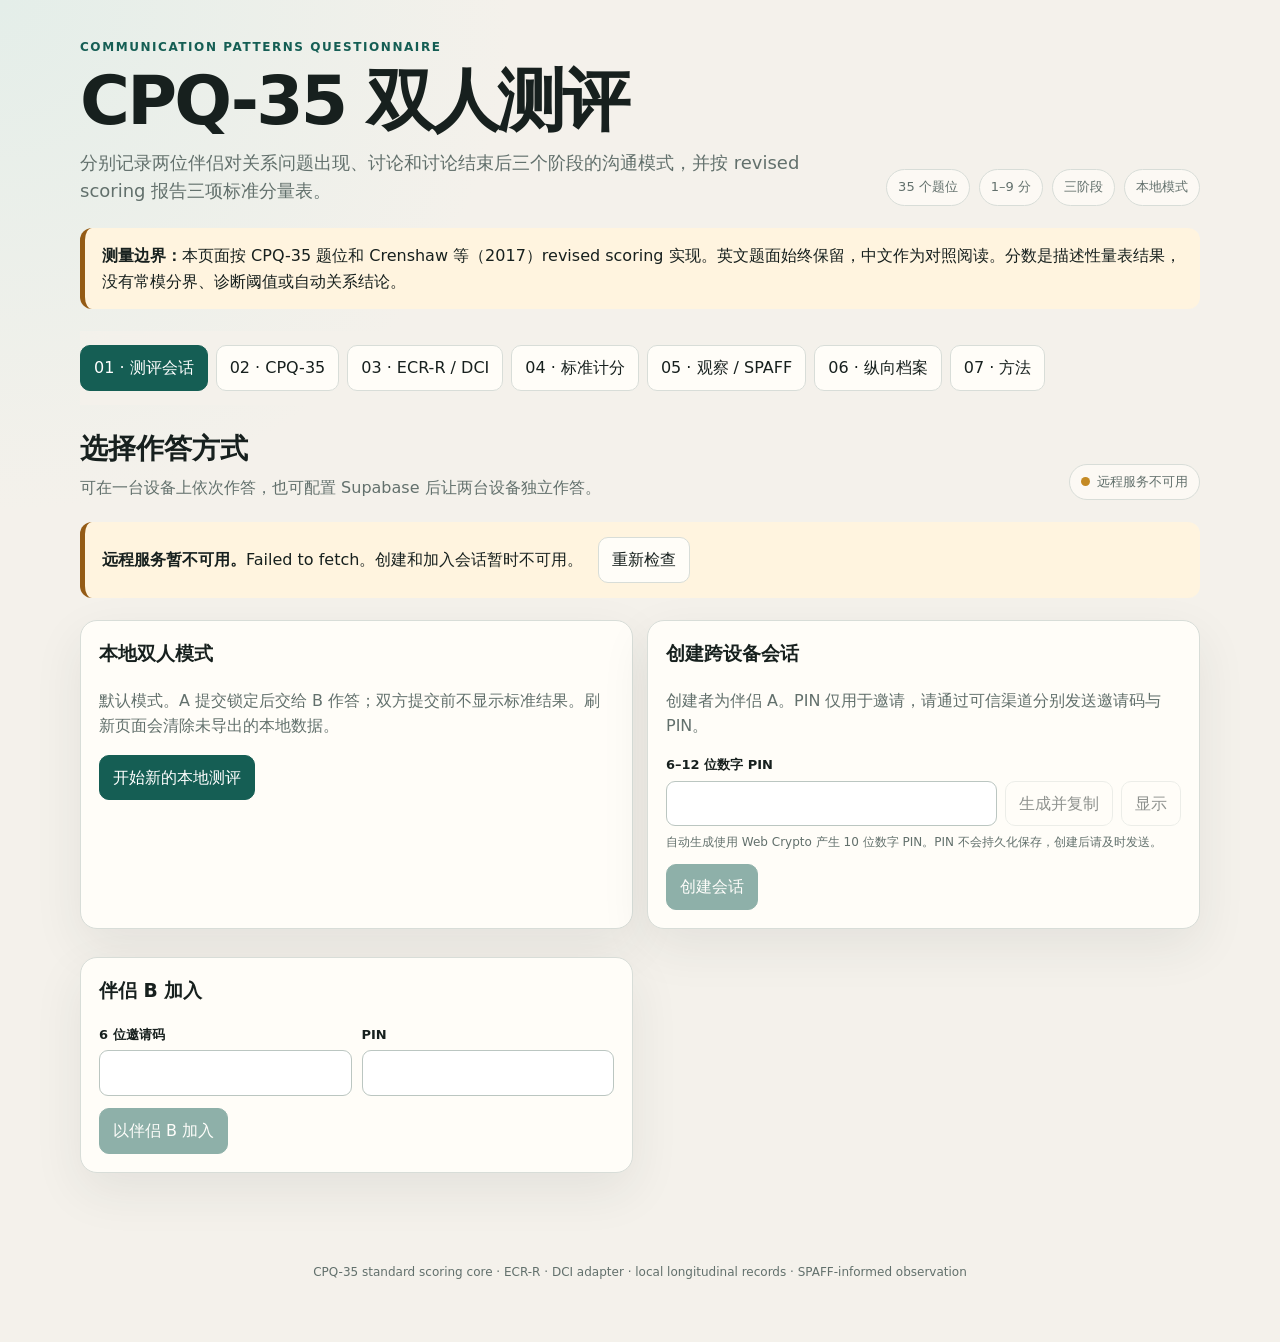
==== commit 65ea3cbf: "Enable verified cross-device cloud sessions" ====
--- a/index.html
+++ b/index.html
@@ -49,6 +49,11 @@
       <span class="status"><span id="cloudDot" class="status-dot"></span><span id="cloudStatus">正在检查配置</span></span>
     </div>
 
+    <aside id="cloudNotice" class="callout warning" role="status">
+      <strong>正在检查远程服务。</strong><span id="cloudNoticeText">检查完成前，请先使用本地双人模式。</span>
+      <button id="retryCloudBtn" class="button" type="button">重新检查</button>
+    </aside>
+
     <div class="grid two">
       <article class="card">
         <h3>本地双人模式</h3>
--- a/styles.css
+++ b/styles.css
@@ -7,7 +7,7 @@
 .skip-link{position:absolute;left:-9999px;top:8px;background:var(--ink);color:#fff;padding:8px 12px;z-index:50}.skip-link:focus{left:8px}
 .shell{width:min(1120px,calc(100% - 32px));margin:auto;padding:38px 0 60px}
 .hero{display:grid;grid-template-columns:1.35fr .65fr;gap:24px;align-items:end}.eyebrow{margin:0;color:var(--brand);font-weight:800;letter-spacing:.13em;text-transform:uppercase;font-size:12px}.hero h1{font-size:clamp(36px,7vw,68px);line-height:1.05;margin:8px 0 12px;letter-spacing:-.04em}.lede{font-size:18px;color:var(--muted);max-width:760px;margin:0}.badges,.button-row{display:flex;gap:9px;flex-wrap:wrap;align-items:center}.badges{justify-content:flex-end}.badge,.status{display:inline-flex;align-items:center;gap:7px;border:1px solid var(--line);border-radius:999px;background:rgba(255,253,248,.76);padding:7px 11px;color:var(--muted);font-size:13px}
-.callout{background:var(--brand-soft);border-left:5px solid var(--brand);padding:15px 17px;border-radius:12px;margin:22px 0}.callout.warning{background:var(--warning-bg);border-color:var(--warning)}.callout.danger-note{background:var(--danger-bg);border-color:var(--danger)}
+.callout{background:var(--brand-soft);border-left:5px solid var(--brand);padding:15px 17px;border-radius:12px;margin:22px 0}.callout.warning{background:var(--warning-bg);border-color:var(--warning)}.callout.danger-note{background:var(--danger-bg);border-color:var(--danger)}.callout>.button{margin-left:10px}
 .tabs{display:flex;gap:8px;flex-wrap:wrap;position:sticky;top:0;z-index:10;padding:14px 0;background:color-mix(in srgb,var(--bg) 88%,transparent);backdrop-filter:blur(12px)}
 .tab,.stage,.button{border:1px solid var(--line);border-radius:10px;background:var(--paper);color:var(--ink);padding:9px 13px;cursor:pointer}.tab.active,.stage.active,.button.primary{background:var(--brand);color:#fff;border-color:var(--brand)}.button.danger{color:var(--danger);border-color:#e4b4bc}.button:disabled{opacity:.48;cursor:not-allowed}
 .panel{display:none}.panel.active{display:block}.section-heading{display:flex;justify-content:space-between;gap:18px;align-items:end;margin:22px 0 13px}.section-heading h2{font-size:28px;margin:0}.section-heading p{margin:3px 0 0;color:var(--muted)}
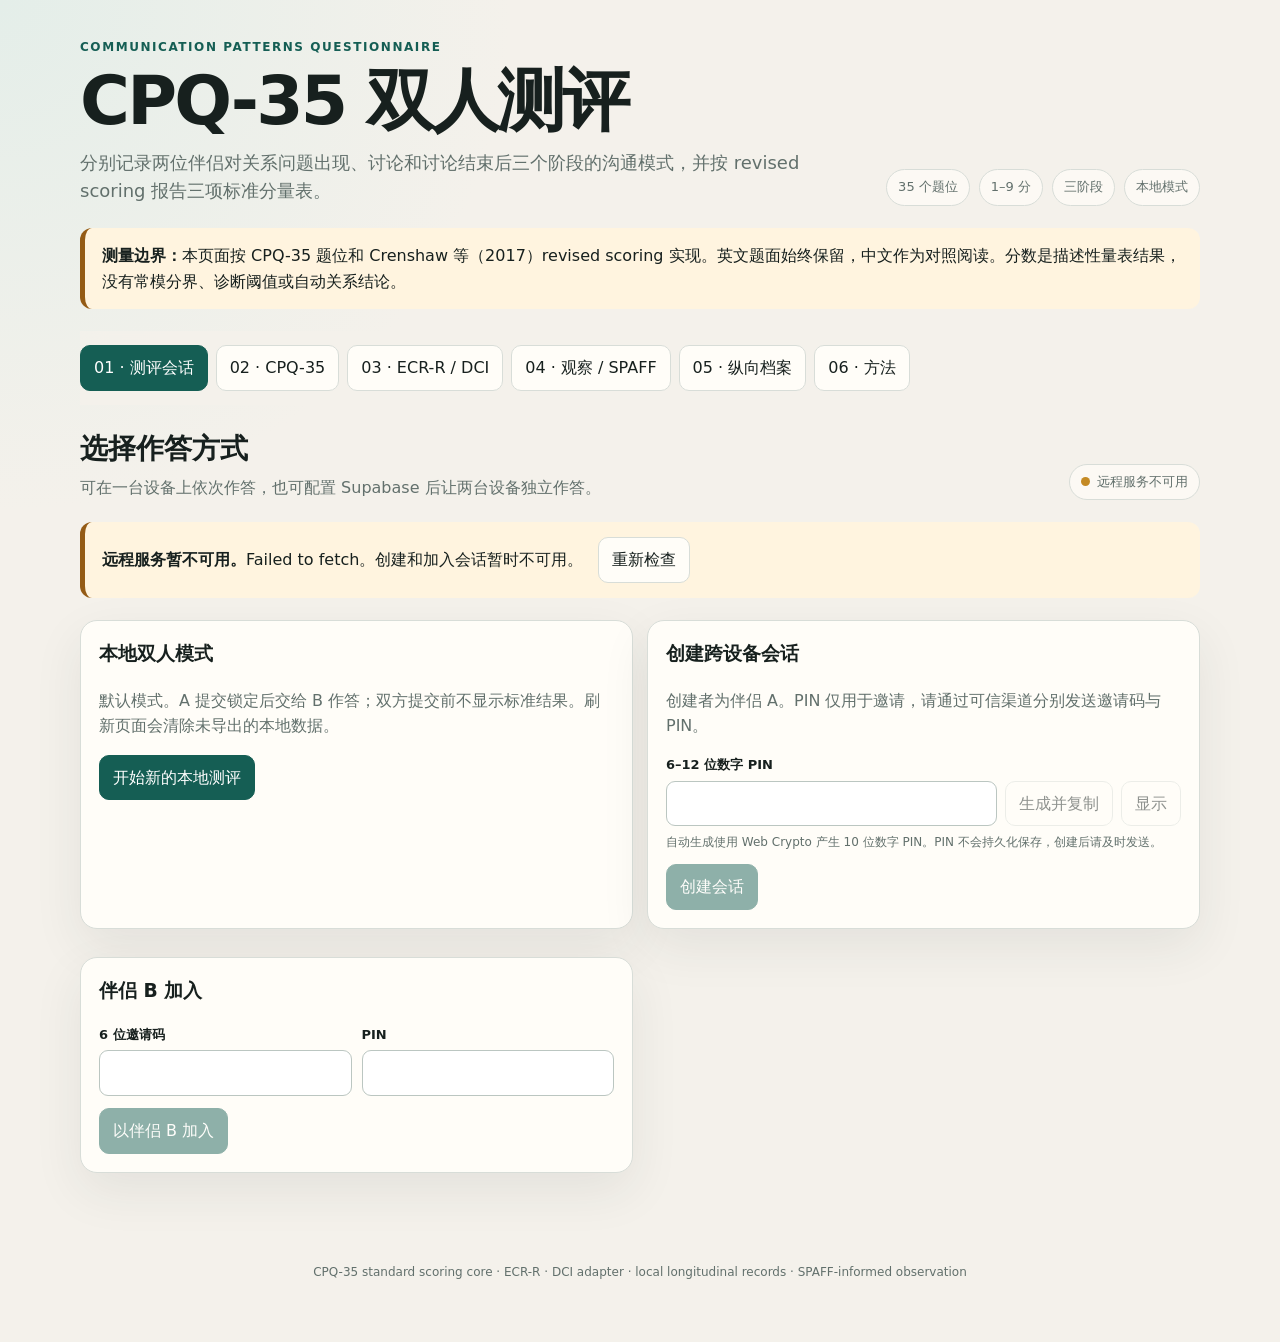
==== commit 03be8d9b: "Complete DCI cloud sync and streamline CPQ results" ====
--- a/index.html
+++ b/index.html
@@ -3,7 +3,7 @@
 <head>
   <meta charset="utf-8">
   <meta name="viewport" content="width=device-width,initial-scale=1">
-  <meta name="description" content="CPQ-35 双人沟通模式问卷 WebUI，含 ECR-R、DCI 接口、SPAFF-informed 观察与本地纵向分析。">
+  <meta name="description" content="CPQ-35 双人沟通模式问卷 WebUI，含 ECR-R、完整英文 DCI-37、SPAFF-informed 观察与本地纵向分析。">
   <meta name="referrer" content="no-referrer">
   <title>CPQ-35 双人沟通模式问卷</title>
   <link rel="icon" href="favicon.svg" type="image/svg+xml">
@@ -34,10 +34,9 @@
     <button class="tab active" data-tab="session" type="button">01 · 测评会话</button>
     <button class="tab" data-tab="questionnaire" type="button">02 · CPQ-35</button>
     <button class="tab" data-tab="supplements" type="button">03 · ECR-R / DCI</button>
-    <button class="tab" data-tab="results" type="button">04 · 标准计分</button>
-    <button class="tab" data-tab="observation" type="button">05 · 观察 / SPAFF</button>
-    <button class="tab" data-tab="longitudinal" type="button">06 · 纵向档案</button>
-    <button class="tab" data-tab="methods" type="button">07 · 方法</button>
+    <button class="tab" data-tab="observation" type="button">04 · 观察 / SPAFF</button>
+    <button class="tab" data-tab="longitudinal" type="button">05 · 纵向档案</button>
+    <button class="tab" data-tab="methods" type="button">06 · 方法</button>
   </nav>
 
   <section id="session" class="panel active" tabindex="-1">
@@ -105,7 +104,7 @@
       <div><h2>依恋与共同应对</h2><p>ECR-R 与 DCI 是 CPQ 之外的独立构念，不与 CPQ 合成总分。</p></div>
     </div>
     <aside class="callout warning"><strong>语言与解释边界：</strong>ECR-R 英文题面来自量表作者公开页面，中文仅为未验证的阅读辅助，正式中文研究需使用经过授权和测量等值性验证的版本。两个维度均按连续分数报告，不自动划分依恋类型。</aside>
-    <aside class="callout"><strong>本地保存：</strong>ECR-R 与 DCI 当前只保存在本页内存，不同步到 Supabase。刷新、离开云会话或开始新测评前，请到“06 · 纵向档案”下载结果。</aside>
+    <aside class="callout"><strong>保存方式：</strong>远程会话中，ECR-R 与 DCI 草稿和提交状态会同步到 Supabase；双方分别提交同一量表前，不返回对方答案或分数。本地模式仍只保存在本页内存，刷新或开始新测评前请下载纵向档案。</aside>
     <article class="card">
       <div class="section-heading compact-heading">
         <div><h3>ECR-R 36题</h3><p>回想你通常在情感亲密关系中的体验，而不只针对最近一次冲突。</p></div>
@@ -132,7 +131,7 @@
 
     <article class="card">
       <div class="section-heading compact-heading">
-        <div><h3>DCI 37题 · 授权适配器</h3><p>测量双方的压力沟通、支持性／委托式／消极／共同应对。</p></div>
+        <div><h3>DCI 37题 · 官方英文版</h3><p>测量双方的压力沟通、支持性／委托式／消极／共同应对。</p></div>
         <div class="button-row">
           <label class="sr-only" for="dciPerson">DCI 当前作答者</label>
           <select id="dciPerson"><option value="A">伴侣 A</option><option value="B">伴侣 B</option></select>
@@ -141,17 +140,22 @@
         </div>
       </div>
       <div id="dciStatus" class="callout warning"></div>
+      <div class="progress-grid supplemental-progress">
+        <div class="metric"><span>A 完成度</span><strong id="dciProgressA">0/37</strong></div>
+        <div class="metric"><span>B 完成度</span><strong id="dciProgressB">0/37</strong></div>
+      </div>
+      <p class="scale-instruction"><strong>作答尺度：</strong>1 = very rarely（非常少），2 = rarely（少），3 = sometimes（有时），4 = often（经常），5 = very often（非常经常）。题项保持原始英文，不以未经验证的中文自译替代正式版本。</p>
       <div id="dciQuestions" hidden></div>
       <div id="dciManualEntry">
         <p>当前未加载获准公开部署的 DCI 题库。若已使用合法题本和正式计分手册完成测量，可在下方录入当前伴侣的分量表原始分；留空表示该项未测。</p>
         <div id="dciScoreGrid" class="score-entry-grid"></div>
       </div>
       <p id="dciMessage" class="message" role="status" aria-live="polite"></p>
-      <div class="grid two">
-        <article class="metric-card"><h4>伴侣 A</h4><p>DCI 总分 <strong id="dciTotalA">—</strong></p></article>
-        <article class="metric-card"><h4>伴侣 B</h4><p>DCI 总分 <strong id="dciTotalB">—</strong></p></article>
-      </div>
-      <p class="field-help">总分需按正式手册处理消极题并排除第36、37评价题。网站不根据未经配置的题面推导分数，也不套用未授权常模。</p>
+      <div id="dciResults" class="grid two" hidden>
+        <article class="metric-card"><h4>伴侣 A</h4><p>DCI 总分 <strong id="dciTotalA">—</strong></p><ul id="dciScoresA" class="dci-score-list"></ul></article>
+        <article class="metric-card"><h4>伴侣 B</h4><p>DCI 总分 <strong id="dciTotalB">—</strong></p><ul id="dciScoresB" class="dci-score-list"></ul></article>
+      </div>
+      <p class="field-help">计分严格使用原始题号：7、10、11、15、22、25、26、27 反向计分；总分为第1–35题之和，第36、37题仅作为满意度与效果评价，不进入总分。双方各自提交前不显示对方结果。来源与复用说明：<a href="https://www.researchgate.net/profile/Guy-Bodenmann/publication/323285418_Dyadic_Coping_Inventory/links/5a901eeea6fdccecff00ce52/Dyadic-Coping-Inventory.pdf">Bodenmann (2008), DCI-37</a>；Copyright © 2008 Guy Bodenmann，reproduced with permission。网站不套用未经核验的个体诊断或关系结局阈值。</p>
     </article>
   </section>
 
@@ -162,6 +166,7 @@
         <p>请根据你和伴侣通常如何处理关系问题作答，而不是只针对最近一次争执。</p>
       </div>
       <div class="button-row">
+        <span id="cpqSyncStatus" class="sync-status" data-state="local" role="status" aria-live="polite">本地即时暂存</span>
         <label class="sr-only" for="respondentSelect">当前作答者</label>
         <select id="respondentSelect">
           <option value="A">伴侣 A</option>
@@ -180,6 +185,54 @@
       <div class="metric"><span>当前阶段</span><strong id="currentStage">问题出现时</strong></div>
     </div>
     <div class="progress" aria-hidden="true"><span id="progressBar"></span></div>
+    <p class="field-help">云端模式会向双方同步完成题数和锁定状态，但在双方提交前不会返回对方具体选择。单击选项会立即保留在本页，并在同步状态中显示云端写入结果。</p>
+
+    <section id="cpqResultsBlock" class="embedded-results" aria-labelledby="cpqResultsTitle">
+      <div class="section-heading results-heading">
+        <div><p class="eyebrow">提交后自动展开</p><h2 id="cpqResultsTitle">本次 CPQ-35 标准结果</h2><p>作答、提交和结果保留在同一页面；只有双方锁定后才计算。</p></div>
+        <button id="exportBtn" class="button primary" type="button" disabled>下载 CPQ 结果</button>
+      </div>
+      <div id="resultGate" class="callout">等待 A、B 双方完成并提交全部 35 题。</div>
+      <div id="resultContent" hidden>
+        <div class="result-group">
+          <div class="result-group-heading"><div><span class="result-kind standard">正式计分</span><h3>三个 Revised CPQ 分量表</h3></div><p>均为原始加总分，不合成为“关系总分”。</p></div>
+          <div id="scoreCards" class="score-summary-grid"></div>
+        </div>
+
+        <details class="card result-details">
+          <summary>查看同一互动方向的双方报告差异</summary>
+          <p>并排展示同一模式的两份报告，不把它们平均成一个总分；绝对差只表示报告差异。</p>
+          <div class="table-card">
+            <table>
+              <thead><tr><th scope="col">互动方向</th><th scope="col">A 的报告</th><th scope="col">B 的报告</th><th scope="col">绝对差</th></tr></thead>
+              <tbody id="comparisonRows"></tbody>
+            </table>
+          </div>
+        </details>
+
+        <div class="result-group research-result-group">
+          <div class="result-group-heading"><div><span class="result-kind research">研究性派生</span><h3>辅助研究指标</h3></div><p>以下内容不属于 CPQ 正式计分。</p></div>
+          <div class="grid two research-output-grid">
+            <article class="card research-metric">
+              <h3>沟通压力研究指数</h3>
+              <p><strong id="communicationStrainValue" class="research-number">—</strong><span>/100</span></p>
+              <dl class="research-components">
+                <div><dt>低建设性沟通</dt><dd id="lowConstructiveValue">—</dd></div>
+                <div><dt>要求／回避</dt><dd id="demandWithdrawValue">—</dd></div>
+              </dl>
+              <p class="field-help">两项各占 50% 的透明派生描述，不是正式量表、诊断或离婚概率。</p>
+            </article>
+            <article class="card research-metric">
+              <h3>经校准的离婚概率模型</h3>
+              <p><strong id="divorceProbabilityValue" class="research-number unavailable">不可计算</strong></p>
+              <p id="divorceProbabilityDetail">未加载经过独立外部验证并获准部署的纵向模型。</p>
+              <p class="field-help">目标必须明确为某一期限内的法律离婚；不可用于未婚伴侣的分手结局。</p>
+            </article>
+          </div>
+        </div>
+        <aside class="callout"><strong>如何阅读：</strong>建设性沟通越高，表示报告了更多建设性模式；要求／回避越高，表示报告了更多对应模式。CPQ 没有统一的“健康／不健康”临床分界。</aside>
+      </div>
+    </section>
 
     <div class="stage-tabs" aria-label="CPQ 三个阶段">
       <button class="stage active" data-stage="emergence" type="button">问题出现时 · 4</button>
@@ -190,49 +243,6 @@
     <p class="scale-instruction"><strong>作答尺度：</strong>1 = 非常不可能，9 = 非常可能。请选择最接近实际情况的数字。</p>
     <div id="questions"></div>
     <p id="questionnaireMessage" class="message" role="status" aria-live="polite"></p>
-  </section>
-
-  <section id="results" class="panel" tabindex="-1">
-    <div class="section-heading">
-      <div><h2>Revised CPQ 标准计分</h2><p>双方完成并提交后才计算；三个分量表均使用题目加总分。</p></div>
-      <button id="exportBtn" class="button primary" type="button" disabled>导出结果 JSON</button>
-    </div>
-    <div id="resultGate" class="callout">等待 A、B 双方完成并提交全部 35 题。</div>
-    <div id="resultContent" hidden>
-      <article class="card table-card">
-        <h3>两位作答者的标准分量表</h3>
-        <table>
-          <thead><tr><th scope="col">分量表</th><th scope="col">理论范围</th><th scope="col">伴侣 A</th><th scope="col">伴侣 B</th></tr></thead>
-          <tbody id="scoreRows"></tbody>
-        </table>
-      </article>
-      <article class="card table-card">
-        <h3>同一互动方向的双方报告</h3>
-        <p>这里并排展示同一模式的两份报告，不把它们平均成一个“关系总分”。差值只表示报告差异。</p>
-        <table>
-          <thead><tr><th scope="col">互动方向</th><th scope="col">A 的报告</th><th scope="col">B 的报告</th><th scope="col">绝对差</th></tr></thead>
-          <tbody id="comparisonRows"></tbody>
-        </table>
-      </article>
-      <div class="grid two research-output-grid">
-        <article class="card research-metric">
-          <h3>沟通压力研究指数</h3>
-          <p><strong id="communicationStrainValue" class="research-number">—</strong><span>/100</span></p>
-          <dl class="research-components">
-            <div><dt>低建设性沟通</dt><dd id="lowConstructiveValue">—</dd></div>
-            <div><dt>要求／回避</dt><dd id="demandWithdrawValue">—</dd></div>
-          </dl>
-          <p class="field-help">等权派生指标：两项各占 50%。只描述当前沟通信号，不是正式量表、诊断或离婚概率。</p>
-        </article>
-        <article class="card research-metric">
-          <h3>经校准的离婚概率模型</h3>
-          <p><strong id="divorceProbabilityValue" class="research-number unavailable">不可计算</strong></p>
-          <p id="divorceProbabilityDetail">未加载经过独立外部验证并获准部署的纵向模型。</p>
-          <p class="field-help">目标必须明确为某一期限内的法律离婚；模型不可用于未婚伴侣的分手结局。</p>
-        </article>
-      </div>
-      <aside class="callout"><strong>如何阅读：</strong>建设性沟通分数越高，报告的建设性沟通越多；要求／回避分数越高，报告的对应模式越多。CPQ 本身不提供用于判断“健康／不健康”的统一临床分界。</aside>
-    </div>
   </section>
 
   <section id="observation" class="panel" tabindex="-1">
@@ -349,7 +359,7 @@
     <article class="card">
       <h2>研究指数与概率模型不是一回事</h2>
       <p>沟通压力研究指数把“低建设性沟通”和“四个要求／回避方向均值”标准化后各赋 50% 权重。它便于审计，但尚不是经验证的心理量表，也不代表某种事件发生的百分比。</p>
-      <p>离婚概率接口默认关闭。只有目标被限定为某个固定月数内的法律离婚，模型在独立队列完成外部验证，并经过人工部署批准后，结果页才会显示数字；否则明确显示“不可计算”。</p>
+      <p>离婚概率接口默认关闭。只有目标被限定为某个固定月数内的法律离婚，模型在独立队列完成外部验证，并经过人工部署批准后，02 页面中的结果区才会显示数字；否则明确显示“不可计算”。</p>
     </article>
     <aside class="callout warning"><strong>预测限制：</strong>跨 43 个纵向情侣数据集的研究发现，自陈变量能解释较多当前关系质量，却难以预测之后的关系质量变化。因此，本网站不从单次 CPQ 分数伪造个人概率；预留模型也必须通过纵向校准与独立外部验证。<a href="https://doi.org/10.1073/pnas.1917036117">Joel et al. (2020)</a></aside>
     <article class="card references">
--- a/styles.css
+++ b/styles.css
@@ -15,15 +15,18 @@
 label{display:block;font-size:13px;font-weight:700;margin-bottom:5px}input,select{width:100%;border:1px solid #bbc6c1;border-radius:9px;background:#fff;color:var(--ink);padding:9px 11px}.button-row select{width:auto;min-width:140px}.button-row{margin-top:12px}
 .input-actions{display:grid;grid-template-columns:minmax(0,1fr) auto auto;gap:8px;align-items:center}.field-help{font-size:12px;margin:7px 0 0;color:var(--muted)}
 .status-dot{width:9px;height:9px;border-radius:50%;background:#c48a24}.status-dot.ok{background:#16835d}.message{min-height:26px;color:var(--brand);font-weight:650}.session-facts{display:grid;grid-template-columns:repeat(4,1fr);gap:10px;margin:0}.session-facts div{background:#f3f6f4;border-radius:10px;padding:10px}.session-facts dt{font-size:12px;color:var(--muted)}.session-facts dd{margin:0;font-size:19px;font-weight:800}
+.sync-status{display:inline-flex;align-items:center;min-height:40px;padding:7px 11px;border:1px solid var(--line);border-radius:999px;background:var(--paper);color:var(--muted);font-size:12px;font-weight:800}.sync-status[data-state="syncing"],.sync-status[data-state="pending"]{color:var(--warning);border-color:#dfbd85;background:var(--warning-bg)}.sync-status[data-state="synced"],.sync-status[data-state="locked"]{color:var(--brand);border-color:#9fc8bc;background:var(--brand-soft)}.sync-status[data-state="error"]{color:var(--danger);border-color:#e4b4bc;background:var(--danger-bg)}
 .progress-grid{display:grid;grid-template-columns:repeat(4,1fr);gap:10px}.metric{background:var(--paper);border:1px solid var(--line);border-radius:13px;padding:13px}.metric span{display:block;color:var(--muted);font-size:12px}.metric strong{font-size:21px}.progress{height:9px;border-radius:999px;background:#dfe5e1;overflow:hidden;margin:12px 0}.progress span{display:block;height:100%;width:0;background:var(--brand);transition:width .2s}.stage-tabs{display:flex;gap:8px;flex-wrap:wrap;margin:18px 0}.scale-instruction{color:var(--muted)}
 .question{margin:12px 0;padding:0;border:0}.question-inner{background:var(--paper);border:1px solid var(--line);border-radius:15px;padding:16px}.question legend{width:100%;padding:0}.question-head{display:grid;grid-template-columns:40px 1fr;gap:12px}.question-number{display:grid;place-items:center;width:36px;height:36px;border-radius:10px;background:var(--brand-soft);color:var(--brand);font-weight:900}.question-zh{display:block;font-size:17px;font-weight:750}.question-en{display:block;color:var(--muted);font-size:13px;margin-top:3px}.likert{display:grid;grid-template-columns:repeat(9,1fr);gap:7px;margin-top:14px}.likert label{display:grid;place-items:center;gap:3px;margin:0;padding:8px 2px;border:1px solid var(--line);border-radius:9px;background:#fff;cursor:pointer}.likert label:has(input:checked){border-color:var(--brand);background:var(--brand-soft);color:var(--brand)}.likert input{width:auto;margin:0}.locked-note{color:var(--warning);font-weight:700}
 .likert.seven{grid-template-columns:repeat(7,1fr)}.likert.five{grid-template-columns:repeat(5,1fr)}.compact-heading{margin-top:0}.supplemental-progress{grid-template-columns:repeat(2,minmax(0,1fr));margin-bottom:14px}.metric-card{border:1px solid var(--line);border-radius:13px;background:#f3f6f4;padding:14px}.metric-card h4{margin:0 0 8px}.metric-card p{margin:4px 0}.metric-card strong{font-size:24px;color:var(--brand)}.score-entry-grid{display:grid;grid-template-columns:repeat(3,minmax(0,1fr));gap:10px}.score-entry-grid>div{border:1px solid var(--line);border-radius:11px;padding:10px}.score-entry-grid small{display:block;color:var(--muted);margin-top:3px}.score-entry-grid input[aria-invalid="true"]{border-color:var(--danger);background:var(--danger-bg)}
+.dci-section-heading{margin:24px 0 8px;padding:10px 12px;border-left:4px solid var(--brand);border-radius:8px;background:var(--brand-soft);font-size:16px}.dci-score-list{display:grid;gap:5px;margin:12px 0 0;padding:12px 0 0;list-style:none;border-top:1px solid var(--line);font-size:13px;color:var(--muted)}
 .table-card{overflow-x:auto}table{width:100%;border-collapse:collapse;min-width:620px}th,td{text-align:left;border-bottom:1px solid var(--line);padding:11px 9px}th{font-size:13px;color:var(--muted)}td strong{font-size:21px}.references li{margin-bottom:10px}
 .affect-grid{display:grid;grid-template-columns:repeat(5,1fr);gap:9px;margin-top:16px}.affect-button{text-align:left}.affect-button strong,.affect-button span{display:block}.affect-button span{color:var(--muted);font-size:12px}.duration-row{display:grid;grid-template-columns:115px 1fr 64px;align-items:center;gap:8px;margin:8px 0}.duration-track{height:9px;background:#e3e8e5;border-radius:999px;overflow:hidden}.duration-fill{height:100%;background:var(--brand)}.timeline{display:flex;gap:8px;overflow-x:auto;padding-bottom:8px}.event{min-width:175px;border:1px solid var(--line);border-top:4px solid var(--brand);border-radius:11px;padding:10px}.event small{display:block;color:var(--muted)}
 .rating-grid{display:grid;grid-template-columns:repeat(3,minmax(0,1fr));gap:10px;margin-top:16px}.rating-item{border:1px solid var(--line);border-top:4px solid var(--brand);border-radius:12px;padding:11px;background:#fff}.rating-item.negative{border-top-color:var(--danger)}.rating-item small{display:block;min-height:42px;color:var(--muted);font-weight:400}.rating-item select{margin-top:8px}.rating-label{display:block;font-size:15px}
 .research-output-grid{margin-top:14px}.research-metric{margin-bottom:0}.research-number{font-size:42px;line-height:1;color:var(--brand)}.research-number.unavailable{font-size:25px;color:var(--muted)}.research-components{display:grid;grid-template-columns:1fr 1fr;gap:8px}.research-components div{background:#f3f6f4;border-radius:10px;padding:10px}.research-components dt{font-size:12px;color:var(--muted)}.research-components dd{margin:0;font-weight:800}
+.embedded-results{margin:24px 0;padding:8px 0 20px;border-top:2px solid var(--line);border-bottom:2px solid var(--line);scroll-margin-top:82px}.results-heading{align-items:center}.result-group{margin:16px 0 22px}.result-group-heading{display:flex;justify-content:space-between;align-items:end;gap:18px;margin-bottom:12px}.result-group-heading h3{margin:5px 0 0;font-size:22px}.result-group-heading p{margin:0;color:var(--muted);font-size:13px}.result-kind{display:inline-flex;padding:4px 8px;border-radius:999px;font-size:11px;font-weight:900;letter-spacing:.04em}.result-kind.standard{color:var(--brand);background:var(--brand-soft)}.result-kind.research{color:var(--warning);background:var(--warning-bg)}.score-summary-grid{display:grid;grid-template-columns:repeat(3,minmax(0,1fr));gap:12px}.score-summary-card{border:1px solid var(--line);border-radius:15px;background:var(--paper);padding:16px;box-shadow:var(--shadow)}.score-summary-card h4{margin:0;font-size:18px}.score-summary-card>small{display:block;color:var(--muted);min-height:42px}.score-pair{display:grid;grid-template-columns:1fr 1fr;gap:8px;margin:12px 0 0}.score-pair div{border-radius:11px;background:#f3f6f4;padding:10px}.score-pair dt{font-size:12px;color:var(--muted)}.score-pair dd{margin:0;color:var(--brand);font-size:28px;font-weight:900}.result-details{padding:0;overflow:hidden}.result-details summary{cursor:pointer;padding:16px 18px;font-weight:850}.result-details>p,.result-details>.table-card{margin:0 18px 16px}.research-result-group{padding-top:18px;border-top:1px solid var(--line)}
 .trend-grid{display:grid;grid-template-columns:repeat(4,minmax(0,1fr));gap:10px;margin:14px 0}.trend-card{border:1px solid var(--line);border-radius:13px;background:var(--paper);padding:12px}.trend-card span,.trend-card small{display:block;color:var(--muted)}.trend-card strong{display:block;font-size:23px;color:var(--brand);margin:3px 0}
 footer{text-align:center;color:var(--muted);font-size:12px;margin-top:34px}.sr-only{position:absolute;width:1px;height:1px;padding:0;margin:-1px;overflow:hidden;clip:rect(0,0,0,0);white-space:nowrap;border:0}
-@media(max-width:800px){.hero,.grid.two{grid-template-columns:1fr}.badges{justify-content:flex-start}.section-heading{align-items:flex-start;flex-direction:column}.progress-grid{grid-template-columns:1fr 1fr}.affect-grid,.rating-grid{grid-template-columns:1fr 1fr}.session-facts{grid-template-columns:1fr 1fr}.likert,.likert.seven,.likert.five{grid-template-columns:repeat(3,1fr)}.input-actions{grid-template-columns:1fr 1fr}.input-actions input{grid-column:1/-1}.score-entry-grid{grid-template-columns:repeat(2,minmax(0,1fr))}.trend-grid{grid-template-columns:repeat(2,minmax(0,1fr))}}
+@media(max-width:800px){.hero,.grid.two{grid-template-columns:1fr}.badges{justify-content:flex-start}.section-heading{align-items:flex-start;flex-direction:column}.result-group-heading{align-items:flex-start;flex-direction:column}.score-summary-grid{grid-template-columns:1fr}.progress-grid{grid-template-columns:1fr 1fr}.affect-grid,.rating-grid{grid-template-columns:1fr 1fr}.session-facts{grid-template-columns:1fr 1fr}.likert,.likert.seven,.likert.five{grid-template-columns:repeat(3,1fr)}.input-actions{grid-template-columns:1fr 1fr}.input-actions input{grid-column:1/-1}.score-entry-grid{grid-template-columns:repeat(2,minmax(0,1fr))}.trend-grid{grid-template-columns:repeat(2,minmax(0,1fr))}}
 @media(max-width:480px){.rating-grid,.score-entry-grid,.trend-grid{grid-template-columns:1fr}}
-@media print{.tabs,.button-row,.button,#session,#questionnaire,#supplements,#observation,#longitudinal{display:none!important}.panel{display:block!important}.shell{width:100%}.card{box-shadow:none}}
+@media print{.tabs,.button-row,.button,#session,#supplements,#observation,#longitudinal,#questions,.stage-tabs,.progress-grid,.progress,#questionnaire>.section-heading,#questionnaire>.field-help,.scale-instruction,#questionnaireMessage{display:none!important}.panel{display:block!important}.shell{width:100%}.card,.score-summary-card{box-shadow:none}}
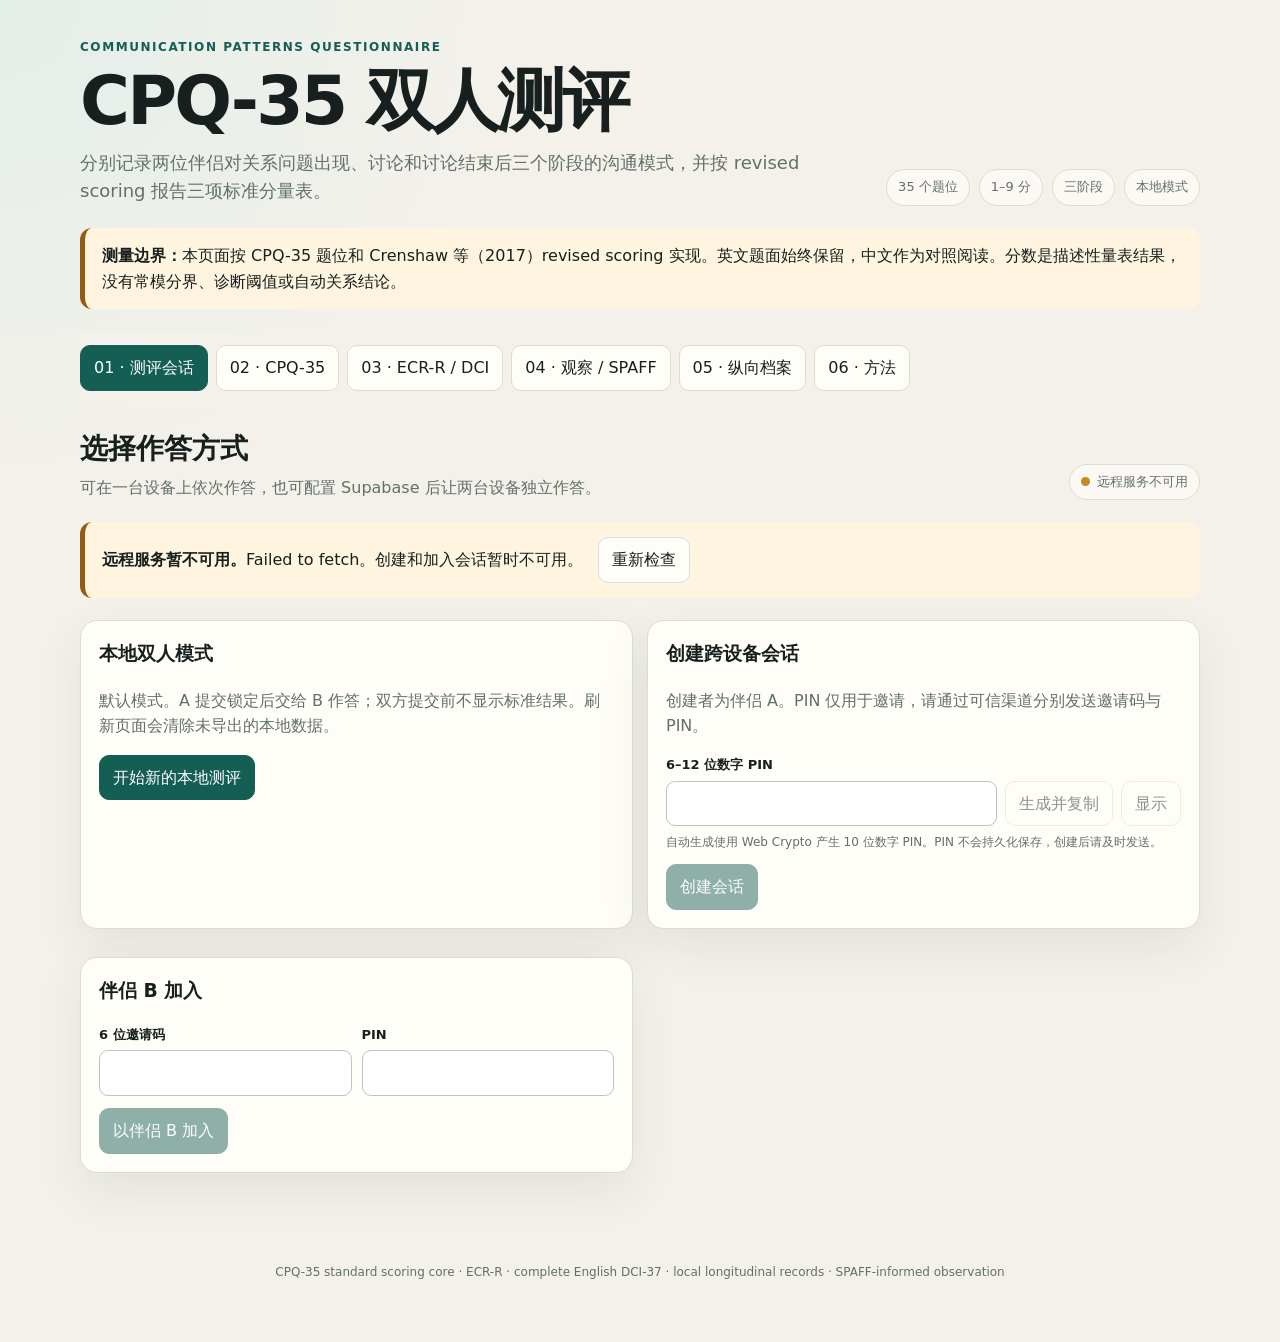
==== commit 320e2cb4: "Fix DCI footer label" ====
--- a/index.html
+++ b/index.html
@@ -377,7 +377,7 @@
     <aside class="callout danger-note"><strong>安全提示：</strong>CPQ 完整题组包含身体攻击行为题目，但它不是专门的暴力风险筛查。如果现实中存在即时人身危险，请优先寻求当地紧急服务和可信支持。</aside>
   </section>
 
-  <footer>CPQ-35 standard scoring core · ECR-R · DCI adapter · local longitudinal records · SPAFF-informed observation</footer>
+  <footer>CPQ-35 standard scoring core · ECR-R · complete English DCI-37 · local longitudinal records · SPAFF-informed observation</footer>
 </main>
 <script src="supabase-config.js"></script>
 <script src="divorce-model-config.js"></script>
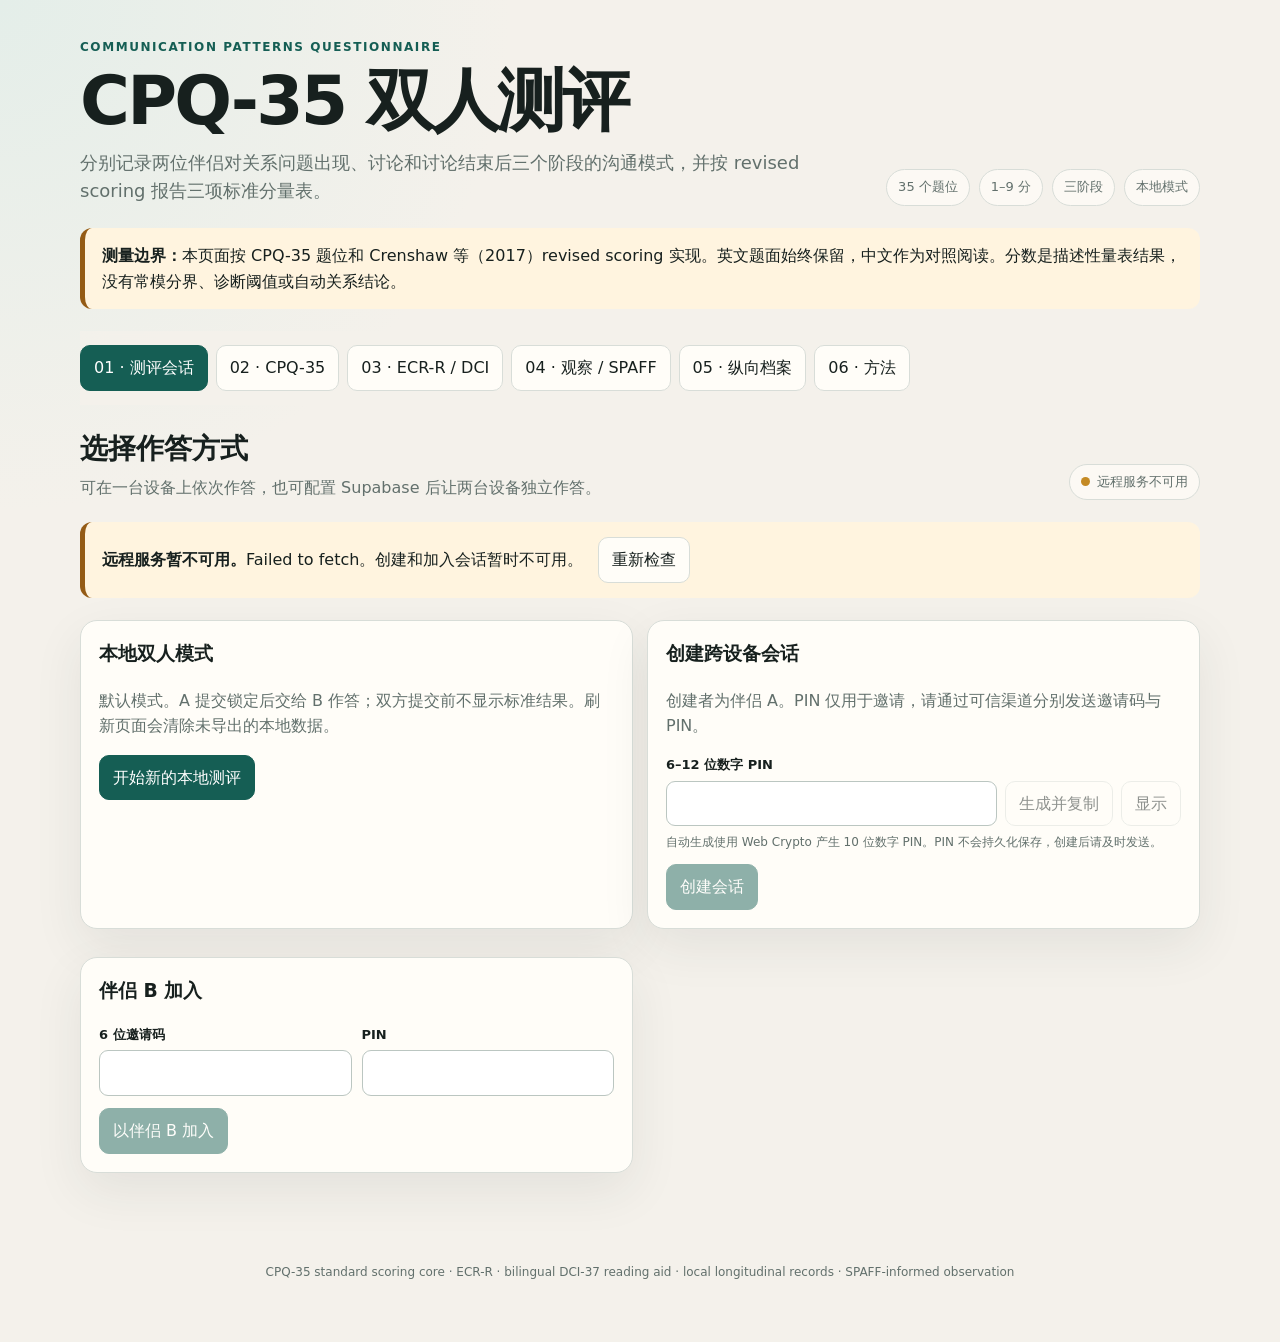
==== commit 9ca7c581: "Add unofficial Chinese DCI reading aid" ====
--- a/index.html
+++ b/index.html
@@ -3,7 +3,7 @@
 <head>
   <meta charset="utf-8">
   <meta name="viewport" content="width=device-width,initial-scale=1">
-  <meta name="description" content="CPQ-35 双人沟通模式问卷 WebUI，含 ECR-R、完整英文 DCI-37、SPAFF-informed 观察与本地纵向分析。">
+  <meta name="description" content="CPQ-35 双人沟通模式问卷 WebUI，含 ECR-R、双语 DCI-37 阅读辅助、SPAFF-informed 观察与本地纵向分析。">
   <meta name="referrer" content="no-referrer">
   <title>CPQ-35 双人沟通模式问卷</title>
   <link rel="icon" href="favicon.svg" type="image/svg+xml">
@@ -103,7 +103,7 @@
     <div class="section-heading">
       <div><h2>依恋与共同应对</h2><p>ECR-R 与 DCI 是 CPQ 之外的独立构念，不与 CPQ 合成总分。</p></div>
     </div>
-    <aside class="callout warning"><strong>语言与解释边界：</strong>ECR-R 英文题面来自量表作者公开页面，中文仅为未验证的阅读辅助，正式中文研究需使用经过授权和测量等值性验证的版本。两个维度均按连续分数报告，不自动划分依恋类型。</aside>
+    <aside class="callout warning"><strong>语言与解释边界：</strong>ECR-R 与 DCI 的中文均为本项目制作的非官方阅读辅助，未经正式翻译、回译或测量等值性验证；英文原文紧随中文并作为版本与计分参照。正式中文研究需使用经过授权和心理测量验证的版本。ECR-R 两个维度均按连续分数报告，不自动划分依恋类型。</aside>
     <aside class="callout"><strong>保存方式：</strong>远程会话中，ECR-R 与 DCI 草稿和提交状态会同步到 Supabase；双方分别提交同一量表前，不返回对方答案或分数。本地模式仍只保存在本页内存，刷新或开始新测评前请下载纵向档案。</aside>
     <article class="card">
       <div class="section-heading compact-heading">
@@ -131,7 +131,7 @@
 
     <article class="card">
       <div class="section-heading compact-heading">
-        <div><h3>DCI 37题 · 官方英文版</h3><p>测量双方的压力沟通、支持性／委托式／消极／共同应对。</p></div>
+        <div><h3>DCI 37题 · 中文阅读辅助 / 英文原文</h3><p>测量双方的压力沟通、支持性／委托式／消极／共同应对。</p></div>
         <div class="button-row">
           <label class="sr-only" for="dciPerson">DCI 当前作答者</label>
           <select id="dciPerson"><option value="A">伴侣 A</option><option value="B">伴侣 B</option></select>
@@ -144,7 +144,7 @@
         <div class="metric"><span>A 完成度</span><strong id="dciProgressA">0/37</strong></div>
         <div class="metric"><span>B 完成度</span><strong id="dciProgressB">0/37</strong></div>
       </div>
-      <p class="scale-instruction"><strong>作答尺度：</strong>1 = very rarely（非常少），2 = rarely（少），3 = sometimes（有时），4 = often（经常），5 = very often（非常经常）。题项保持原始英文，不以未经验证的中文自译替代正式版本。</p>
+      <p class="scale-instruction"><strong>作答尺度：</strong>1 = very rarely（非常少），2 = rarely（少），3 = sometimes（有时），4 = often（经常），5 = very often（非常经常）。中文只用于辅助理解，英文原文保留在每题下方并作为版本参照；如有歧义，以英文原意为准。</p>
       <div id="dciQuestions" hidden></div>
       <div id="dciManualEntry">
         <p>当前未加载获准公开部署的 DCI 题库。若已使用合法题本和正式计分手册完成测量，可在下方录入当前伴侣的分量表原始分；留空表示该项未测。</p>
@@ -155,7 +155,7 @@
         <article class="metric-card"><h4>伴侣 A</h4><p>DCI 总分 <strong id="dciTotalA">—</strong></p><ul id="dciScoresA" class="dci-score-list"></ul></article>
         <article class="metric-card"><h4>伴侣 B</h4><p>DCI 总分 <strong id="dciTotalB">—</strong></p><ul id="dciScoresB" class="dci-score-list"></ul></article>
       </div>
-      <p class="field-help">计分严格使用原始题号：7、10、11、15、22、25、26、27 反向计分；总分为第1–35题之和，第36、37题仅作为满意度与效果评价，不进入总分。双方各自提交前不显示对方结果。来源与复用说明：<a href="https://www.researchgate.net/profile/Guy-Bodenmann/publication/323285418_Dyadic_Coping_Inventory/links/5a901eeea6fdccecff00ce52/Dyadic-Coping-Inventory.pdf">Bodenmann (2008), DCI-37</a>；Copyright © 2008 Guy Bodenmann，reproduced with permission。网站不套用未经核验的个体诊断或关系结局阈值。</p>
+      <p class="field-help">计分严格使用原始题号：7、10、11、15、22、25、26、27 反向计分；总分为第1–35题之和，第36、37题仅作为满意度与效果评价，不进入总分。双方各自提交前不显示对方结果。中文为非官方阅读辅助，尚未经过独立双译、回译、认知访谈、测量不变性或本土常模验证，不应称为 DCI 正式中文版。来源与复用说明：<a href="https://www.researchgate.net/profile/Guy-Bodenmann/publication/323285418_Dyadic_Coping_Inventory/links/5a901eeea6fdccecff00ce52/Dyadic-Coping-Inventory.pdf">Bodenmann (2008), DCI-37</a>；Copyright © 2008 Guy Bodenmann，reproduced with permission。网站不套用未经核验的个体诊断或关系结局阈值。</p>
     </article>
   </section>
 
@@ -377,7 +377,7 @@
     <aside class="callout danger-note"><strong>安全提示：</strong>CPQ 完整题组包含身体攻击行为题目，但它不是专门的暴力风险筛查。如果现实中存在即时人身危险，请优先寻求当地紧急服务和可信支持。</aside>
   </section>
 
-  <footer>CPQ-35 standard scoring core · ECR-R · complete English DCI-37 · local longitudinal records · SPAFF-informed observation</footer>
+  <footer>CPQ-35 standard scoring core · ECR-R · bilingual DCI-37 reading aid · local longitudinal records · SPAFF-informed observation</footer>
 </main>
 <script src="supabase-config.js"></script>
 <script src="divorce-model-config.js"></script>
--- a/styles.css
+++ b/styles.css
@@ -19,7 +19,7 @@
 .progress-grid{display:grid;grid-template-columns:repeat(4,1fr);gap:10px}.metric{background:var(--paper);border:1px solid var(--line);border-radius:13px;padding:13px}.metric span{display:block;color:var(--muted);font-size:12px}.metric strong{font-size:21px}.progress{height:9px;border-radius:999px;background:#dfe5e1;overflow:hidden;margin:12px 0}.progress span{display:block;height:100%;width:0;background:var(--brand);transition:width .2s}.stage-tabs{display:flex;gap:8px;flex-wrap:wrap;margin:18px 0}.scale-instruction{color:var(--muted)}
 .question{margin:12px 0;padding:0;border:0}.question-inner{background:var(--paper);border:1px solid var(--line);border-radius:15px;padding:16px}.question legend{width:100%;padding:0}.question-head{display:grid;grid-template-columns:40px 1fr;gap:12px}.question-number{display:grid;place-items:center;width:36px;height:36px;border-radius:10px;background:var(--brand-soft);color:var(--brand);font-weight:900}.question-zh{display:block;font-size:17px;font-weight:750}.question-en{display:block;color:var(--muted);font-size:13px;margin-top:3px}.likert{display:grid;grid-template-columns:repeat(9,1fr);gap:7px;margin-top:14px}.likert label{display:grid;place-items:center;gap:3px;margin:0;padding:8px 2px;border:1px solid var(--line);border-radius:9px;background:#fff;cursor:pointer}.likert label:has(input:checked){border-color:var(--brand);background:var(--brand-soft);color:var(--brand)}.likert input{width:auto;margin:0}.locked-note{color:var(--warning);font-weight:700}
 .likert.seven{grid-template-columns:repeat(7,1fr)}.likert.five{grid-template-columns:repeat(5,1fr)}.compact-heading{margin-top:0}.supplemental-progress{grid-template-columns:repeat(2,minmax(0,1fr));margin-bottom:14px}.metric-card{border:1px solid var(--line);border-radius:13px;background:#f3f6f4;padding:14px}.metric-card h4{margin:0 0 8px}.metric-card p{margin:4px 0}.metric-card strong{font-size:24px;color:var(--brand)}.score-entry-grid{display:grid;grid-template-columns:repeat(3,minmax(0,1fr));gap:10px}.score-entry-grid>div{border:1px solid var(--line);border-radius:11px;padding:10px}.score-entry-grid small{display:block;color:var(--muted);margin-top:3px}.score-entry-grid input[aria-invalid="true"]{border-color:var(--danger);background:var(--danger-bg)}
-.dci-section-heading{margin:24px 0 8px;padding:10px 12px;border-left:4px solid var(--brand);border-radius:8px;background:var(--brand-soft);font-size:16px}.dci-score-list{display:grid;gap:5px;margin:12px 0 0;padding:12px 0 0;list-style:none;border-top:1px solid var(--line);font-size:13px;color:var(--muted)}
+.dci-section-heading{margin:24px 0 8px;padding:10px 12px;border-left:4px solid var(--brand);border-radius:8px;background:var(--brand-soft);font-size:16px}.dci-section-heading span,.dci-section-heading small{display:block}.dci-section-heading small{margin-top:3px;color:var(--muted);font-size:12px;font-weight:500}.dci-score-list{display:grid;gap:5px;margin:12px 0 0;padding:12px 0 0;list-style:none;border-top:1px solid var(--line);font-size:13px;color:var(--muted)}
 .table-card{overflow-x:auto}table{width:100%;border-collapse:collapse;min-width:620px}th,td{text-align:left;border-bottom:1px solid var(--line);padding:11px 9px}th{font-size:13px;color:var(--muted)}td strong{font-size:21px}.references li{margin-bottom:10px}
 .affect-grid{display:grid;grid-template-columns:repeat(5,1fr);gap:9px;margin-top:16px}.affect-button{text-align:left}.affect-button strong,.affect-button span{display:block}.affect-button span{color:var(--muted);font-size:12px}.duration-row{display:grid;grid-template-columns:115px 1fr 64px;align-items:center;gap:8px;margin:8px 0}.duration-track{height:9px;background:#e3e8e5;border-radius:999px;overflow:hidden}.duration-fill{height:100%;background:var(--brand)}.timeline{display:flex;gap:8px;overflow-x:auto;padding-bottom:8px}.event{min-width:175px;border:1px solid var(--line);border-top:4px solid var(--brand);border-radius:11px;padding:10px}.event small{display:block;color:var(--muted)}
 .rating-grid{display:grid;grid-template-columns:repeat(3,minmax(0,1fr));gap:10px;margin-top:16px}.rating-item{border:1px solid var(--line);border-top:4px solid var(--brand);border-radius:12px;padding:11px;background:#fff}.rating-item.negative{border-top-color:var(--danger)}.rating-item small{display:block;min-height:42px;color:var(--muted);font-weight:400}.rating-item select{margin-top:8px}.rating-label{display:block;font-size:15px}
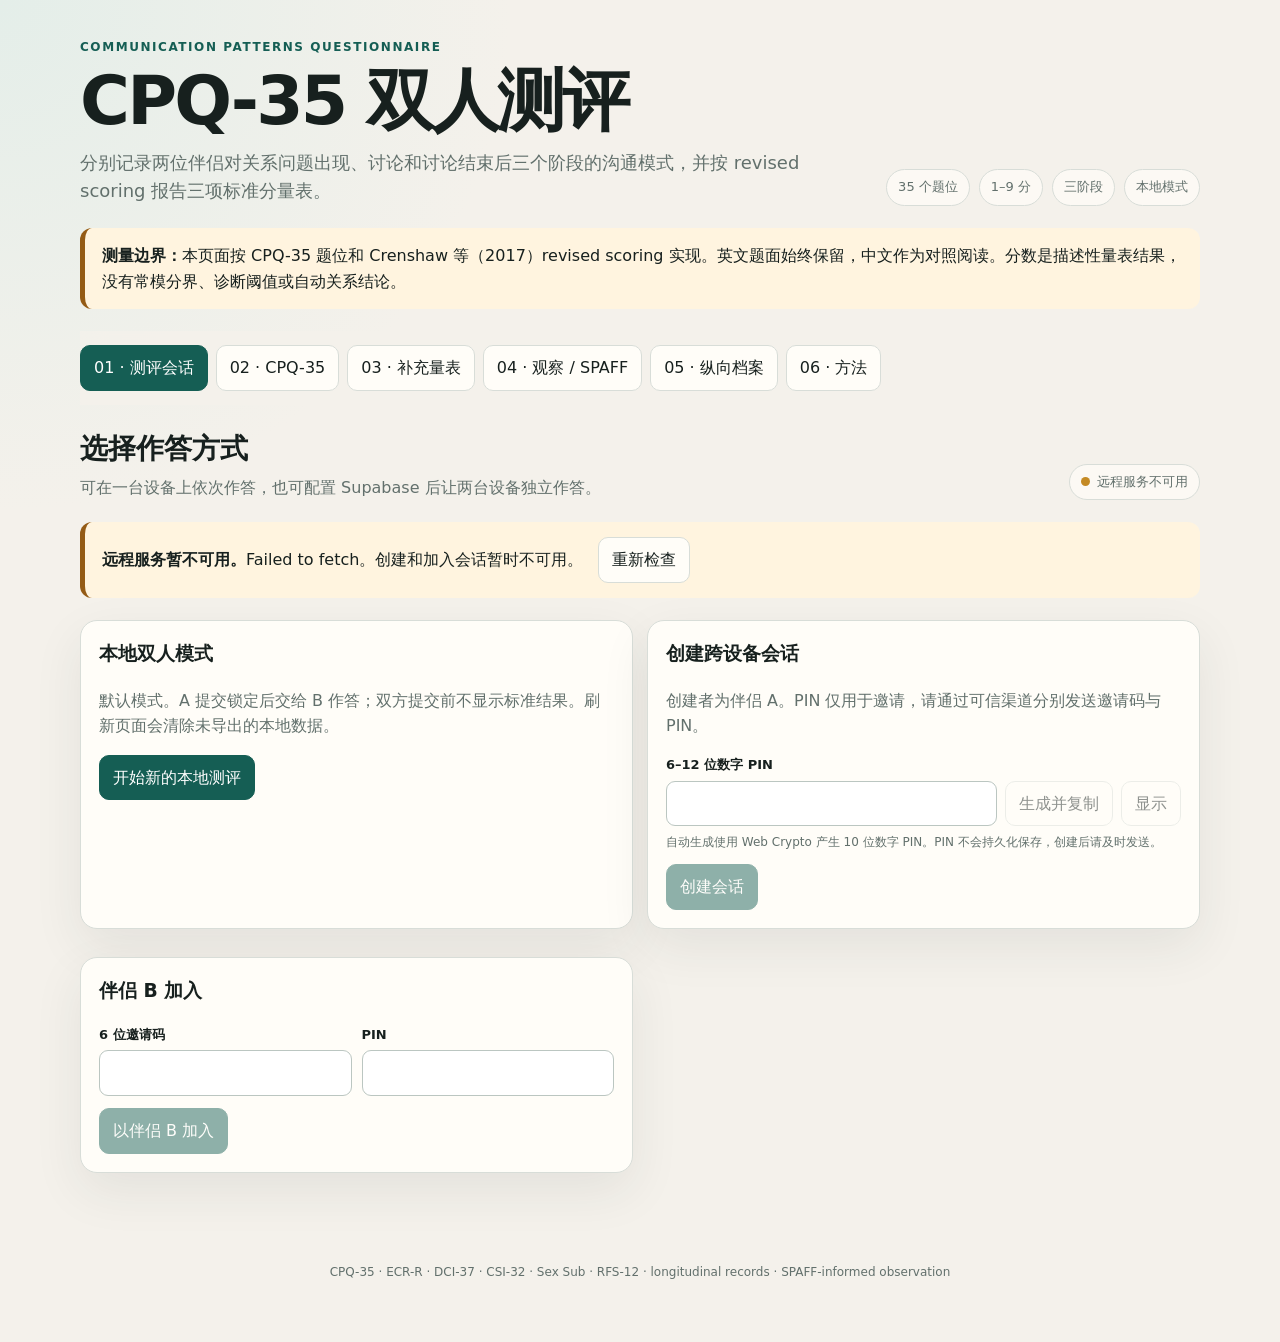
==== commit 56a26f20: "Add Sex Sub measures and cloud sync" ====
--- a/index.html
+++ b/index.html
@@ -3,7 +3,7 @@
 <head>
   <meta charset="utf-8">
   <meta name="viewport" content="width=device-width,initial-scale=1">
-  <meta name="description" content="CPQ-35 双人沟通模式问卷 WebUI，含 ECR-R、双语 DCI-37 阅读辅助、SPAFF-informed 观察与本地纵向分析。">
+  <meta name="description" content="CPQ-35 双人沟通模式问卷 WebUI，含 ECR-R、DCI-37、CSI-32、Sex Sub（GMSEX、NSSS-S、PROMIS SexFS 2.0、KOS-18）、RFS-12、SPAFF-informed 观察与纵向分析。">
   <meta name="referrer" content="no-referrer">
   <title>CPQ-35 双人沟通模式问卷</title>
   <link rel="icon" href="favicon.svg" type="image/svg+xml">
@@ -33,7 +33,7 @@
   <nav class="tabs" aria-label="主功能">
     <button class="tab active" data-tab="session" type="button">01 · 测评会话</button>
     <button class="tab" data-tab="questionnaire" type="button">02 · CPQ-35</button>
-    <button class="tab" data-tab="supplements" type="button">03 · ECR-R / DCI</button>
+    <button class="tab" data-tab="supplements" type="button">03 · 补充量表</button>
     <button class="tab" data-tab="observation" type="button">04 · 观察 / SPAFF</button>
     <button class="tab" data-tab="longitudinal" type="button">05 · 纵向档案</button>
     <button class="tab" data-tab="methods" type="button">06 · 方法</button>
@@ -101,10 +101,10 @@
 
   <section id="supplements" class="panel" tabindex="-1">
     <div class="section-heading">
-      <div><h2>依恋与共同应对</h2><p>ECR-R 与 DCI 是 CPQ 之外的独立构念，不与 CPQ 合成总分。</p></div>
-    </div>
-    <aside class="callout warning"><strong>语言与解释边界：</strong>ECR-R 与 DCI 的中文均为本项目制作的非官方阅读辅助，未经正式翻译、回译或测量等值性验证；英文原文紧随中文并作为版本与计分参照。正式中文研究需使用经过授权和心理测量验证的版本。ECR-R 两个维度均按连续分数报告，不自动划分依恋类型。</aside>
-    <aside class="callout"><strong>保存方式：</strong>远程会话中，ECR-R 与 DCI 草稿和提交状态会同步到 Supabase；双方分别提交同一量表前，不返回对方答案或分数。本地模式仍只保存在本页内存，刷新或开始新测评前请下载纵向档案。</aside>
+      <div><h2>补充量表</h2><p>依恋、共同应对、关系满意度、性满意度与关系繁荣分别计分，不与 CPQ 合成总分。</p></div>
+    </div>
+    <aside class="callout warning"><strong>语言与解释边界：</strong>所有题目保留英文版本参照。除已发表中国样本证据的 CSI 外，其余中文均为本项目制作的非官方阅读辅助；CSI 的本部署措辞也尚未逐字完成独立等值性审计。所有结果按连续分数报告，不自动划分类别或诊断。</aside>
+    <aside class="callout"><strong>保存方式：</strong>远程会话中，各量表草稿、完成题数和提交状态会同步到 Supabase；双方分别提交同一量表前，不返回对方答案或分数。本地模式仍只保存在本页内存，刷新或开始新测评前请下载纵向档案。</aside>
     <article class="card">
       <div class="section-heading compact-heading">
         <div><h3>ECR-R 36题</h3><p>回想你通常在情感亲密关系中的体验，而不只针对最近一次冲突。</p></div>
@@ -156,6 +156,91 @@
         <article class="metric-card"><h4>伴侣 B</h4><p>DCI 总分 <strong id="dciTotalB">—</strong></p><ul id="dciScoresB" class="dci-score-list"></ul></article>
       </div>
       <p class="field-help">计分严格使用原始题号：7、10、11、15、22、25、26、27 反向计分；总分为第1–35题之和，第36、37题仅作为满意度与效果评价，不进入总分。双方各自提交前不显示对方结果。中文为非官方阅读辅助，尚未经过独立双译、回译、认知访谈、测量不变性或本土常模验证，不应称为 DCI 正式中文版。来源与复用说明：<a href="https://www.researchgate.net/profile/Guy-Bodenmann/publication/323285418_Dyadic_Coping_Inventory/links/5a901eeea6fdccecff00ce52/Dyadic-Coping-Inventory.pdf">Bodenmann (2008), DCI-37</a>；Copyright © 2008 Guy Bodenmann，reproduced with permission。网站不套用未经核验的个体诊断或关系结局阈值。</p>
+    </article>
+
+    <article class="card">
+      <div class="section-heading compact-heading">
+        <div><h3>CSI-32 · 关系满意度</h3><p>综合评价当前亲密关系；中文主文配英文原文参照。</p></div>
+        <div class="button-row"><label class="sr-only" for="csiPerson">CSI 当前作答者</label><select id="csiPerson"><option value="A">伴侣 A</option><option value="B">伴侣 B</option></select><button id="submitCsiBtn" class="button primary" type="button">提交当前 CSI</button><button id="clearCsiBtn" class="button danger" type="button">清空当前</button></div>
+      </div>
+      <div class="progress-grid supplemental-progress"><div class="metric"><span>A 完成度</span><strong id="csiProgressA">0/32</strong></div><div class="metric"><span>B 完成度</span><strong id="csiProgressB">0/32</strong></div></div>
+      <p class="scale-instruction"><strong>作答提示：</strong>各题端点随题型变化，请按题目下方端点作答。系统按原量表计分为 0–161，越高表示报告的关系满意度越高。</p>
+      <div id="csiQuestions"></div><p id="csiMessage" class="message" role="status" aria-live="polite"></p>
+      <div id="csiResults" class="grid two" hidden><article class="metric-card"><h4>伴侣 A</h4><p>CSI-32 <strong id="csiScoreA">—</strong></p></article><article class="metric-card"><h4>伴侣 B</h4><p>CSI-32 <strong id="csiScoreB">—</strong></p></article></div>
+      <p class="field-help">不在中国用户上套用原始英文样本的 104.5 分界，也不将分数解释为诊断或结局概率。中国样本验证见 <a href="https://doi.org/10.1177/21582440241271087">Wang, Lee, &amp; Ma (2024)</a>；本部署中文措辞尚未单独核对测量等值性，英文原文保留作版本参照。原量表：<a href="https://doi.org/10.1037/0893-3200.21.4.572">Funk &amp; Rogge (2007)</a>。</p>
+    </article>
+
+    <div class="subsection-banner sex-subsection-banner">
+      <div><p class="eyebrow">Sex Sub · 自愿敏感模块</p><h2>性满意度、性功能体验与 kink 取向</h2></div>
+      <p>四套工具保持独立：GMSEX 快速总览；NSSS-S 深入满意度；PROMIS SexFS 2.0 按身体相关域描述功能；KOS 描述 kink 参与和认同。它们不会相加成“性生活总分”。</p>
+    </div>
+
+    <article class="card sensitive-measure sex-sub-card">
+      <div class="section-heading compact-heading">
+        <div><h3>GMSEX 5题 · 性关系满意度</h3><p>评价你目前性关系的整体感受；可自愿跳过整个模块。</p></div>
+        <div class="button-row"><label class="sr-only" for="gmsexPerson">GMSEX 当前作答者</label><select id="gmsexPerson"><option value="A">伴侣 A</option><option value="B">伴侣 B</option></select><button id="submitGmsexBtn" class="button primary" type="button">提交当前 GMSEX</button><button id="clearGmsexBtn" class="button danger" type="button">清空当前</button></div>
+      </div>
+      <aside class="callout warning"><strong>敏感内容：</strong>本模块不是性功能、同意或暴力筛查。若作答可能造成压力或被伴侣强迫查看，请跳过，并优先保护个人安全与隐私。</aside>
+      <div class="progress-grid supplemental-progress"><div class="metric"><span>A 完成度</span><strong id="gmsexProgressA">0/5</strong></div><div class="metric"><span>B 完成度</span><strong id="gmsexProgressB">0/5</strong></div></div>
+      <p class="scale-instruction"><strong>作答尺度：</strong>1 靠近左侧负向端点，7 靠近右侧正向端点。报告 5 题均值（1–7）并保留总分（5–35）。</p>
+      <div id="gmsexQuestions"></div><p id="gmsexMessage" class="message" role="status" aria-live="polite"></p>
+      <div id="gmsexResults" class="grid two" hidden><article class="metric-card"><h4>伴侣 A</h4><p>GMSEX 均值 <strong id="gmsexScoreA">—</strong></p></article><article class="metric-card"><h4>伴侣 B</h4><p>GMSEX 均值 <strong id="gmsexScoreB">—</strong></p></article></div>
+      <p class="field-help">中文为本项目制作的非官方阅读辅助；英文形容词对为参照。分数越高表示报告的整体性满意度越高，不设诊断阈值。来源：Lawrance &amp; Byers (1995), Interpersonal Exchange Model of Sexual Satisfaction。</p>
+    </article>
+
+    <article class="card sensitive-measure sex-sub-card">
+      <div class="section-heading compact-heading">
+        <div><h3>NSSS-S 12题 · 新性满意度短表</h3><p>回顾通常或近六个月的性生活体验，从个人感受、身体功能、伴侣互动和活动特征评估满意度。</p></div>
+        <div class="button-row"><label class="sr-only" for="nsssPerson">NSSS-S 当前作答者</label><select id="nsssPerson"><option value="A">伴侣 A</option><option value="B">伴侣 B</option></select><button id="submitNsssBtn" class="button primary" type="button">提交当前 NSSS-S</button><button id="clearNsssBtn" class="button danger" type="button">清空当前</button></div>
+      </div>
+      <div class="progress-grid supplemental-progress"><div class="metric"><span>A 完成度</span><strong id="nsssProgressA">0/12</strong></div><div class="metric"><span>B 完成度</span><strong id="nsssProgressB">0/12</strong></div></div>
+      <p class="scale-instruction"><strong>作答尺度：</strong>1 = 完全不满意，2 = 有一点满意，3 = 中等满意，4 = 非常满意，5 = 极其满意。总分 12–60，越高表示报告的性满意度越高。</p>
+      <div id="nsssQuestions"></div><p id="nsssMessage" class="message" role="status" aria-live="polite"></p>
+      <div id="nsssResults" class="grid two" hidden><article class="metric-card"><h4>伴侣 A</h4><p>NSSS-S <strong id="nsssScoreA">—</strong></p></article><article class="metric-card"><h4>伴侣 B</h4><p>NSSS-S <strong id="nsssScoreB">—</strong></p></article></div>
+      <p class="field-help">中文是非官方阅读辅助，英文原文作为版本参照。中文短表的心理测量证据来自中国女性样本，不能直接外推为中国男性或情侣差异的常模；第7题在年龄比较中曾出现差异题项功能信号。来源：<a href="https://doi.org/10.1093/sexmed/qfad065">Wang et al. (2023)</a>。</p>
+    </article>
+
+    <article class="card sensitive-measure sex-sub-card">
+      <div class="section-heading compact-heading">
+        <div><h3>PROMIS SexFS 2.0 · 正式 Brief Profile 结构</h3><p>过去30天的性兴趣、活动、性高潮、满意度，以及你自行选择的身体相关功能域。</p></div>
+        <div class="button-row"><label class="sr-only" for="promisPerson">PROMIS 当前作答者</label><select id="promisPerson"><option value="A">伴侣 A</option><option value="B">伴侣 B</option></select><label class="sr-only" for="promisProfileSelect">适用身体域</label><select id="promisProfileSelect"><option value="vaginal">阴道／外阴相关域（14项表）</option><option value="erectile">勃起相关域（10项表）</option></select><button id="submitPromisBtn" class="button primary" type="button">提交当前 PROMIS</button><button id="clearPromisBtn" class="button danger" type="button">清空当前</button></div>
+      </div>
+      <aside class="callout warning"><strong>请选择身体相关域，而不是身份标签：</strong>两位伴侣可以选择相同或不同 profile。若过去30天无性活动，问卷会进入原因分支，不把“未活动”自动记成低功能；具体原因不会展示给伴侣。</aside>
+      <div class="progress-grid supplemental-progress"><div class="metric"><span>A 当前分支</span><strong id="promisProgressA">0/3</strong></div><div class="metric"><span>B 当前分支</span><strong id="promisProgressB">0/3</strong></div></div>
+      <p class="scale-instruction"><strong>计分说明：</strong>SexFS 没有合法的单一总分。本站逐域报告可审计的原始域分；未在本地冒充 HealthMeasures 的 IRT／T 分。高分含义随域而异：功能、兴趣、满意度越高通常表示更多／更好，不适域越高表示不适更多。</p>
+      <div id="promisQuestions"></div><p id="promisMessage" class="message" role="status" aria-live="polite"></p>
+      <div id="promisResults" class="grid two" hidden>
+        <article class="metric-card"><h4>伴侣 A · <span id="promisProfileA">—</span></h4><ul id="promisDomainsA" class="domain-score-list"></ul></article>
+        <article class="metric-card"><h4>伴侣 B · <span id="promisProfileB">—</span></h4><ul id="promisDomainsB" class="domain-score-list"></ul></article>
+      </div>
+      <p class="field-help">题号与英文措辞依据 PROMIS SexFS v2.0 Brief Profile；中文仅为非官方阅读辅助。正式 T 分应使用 HealthMeasures Scoring Service 或官方附录，不应把本站原始域分与临床常模直接比较。来源：<a href="https://doi.org/10.1111/jsm.12966">Weinfurt et al. (2015)</a>；<a href="https://www.phenxtoolkit.org/protocols/view/880801">PhenX Female Brief Profile</a>；<a href="https://www.phenxtoolkit.org/protocols/view/880802">PhenX Male Brief Profile</a>。</p>
+    </article>
+
+    <article class="card sensitive-measure sex-sub-card">
+      <div class="section-heading compact-heading">
+        <div><h3>KOS-18 · Kink Orientation Scale</h3><p>描述 kink 的认同、实践／兴趣、相关物品、社群与交流；“BDSM”只是可能包含的范围之一。</p></div>
+        <div class="button-row"><label class="sr-only" for="kosPerson">KOS 当前作答者</label><select id="kosPerson"><option value="A">伴侣 A</option><option value="B">伴侣 B</option></select><button id="submitKosBtn" class="button primary" type="button">提交当前 KOS</button><button id="clearKosBtn" class="button danger" type="button">清空当前</button></div>
+      </div>
+      <div class="progress-grid supplemental-progress"><div class="metric"><span>A 完成度</span><strong id="kosProgressA">0/18</strong></div><div class="metric"><span>B 完成度</span><strong id="kosProgressB">0/18</strong></div></div>
+      <p class="scale-instruction"><strong>作答尺度：</strong>1 = 非常不同意，2 = 有些不同意，3 = 既不同意也不赞同，4 = 有些同意，5 = 非常同意。论文总分范围 18–90。</p>
+      <div id="kosQuestions"></div><p id="kosMessage" class="message" role="status" aria-live="polite"></p>
+      <div id="kosResults" class="grid two" hidden>
+        <article class="metric-card"><h4>伴侣 A</h4><p>KOS-18 <strong id="kosScoreA">—</strong></p><ul id="kosFactorsA" class="domain-score-list"></ul></article>
+        <article class="metric-card"><h4>伴侣 B</h4><p>KOS-18 <strong id="kosScoreB">—</strong></p><ul id="kosFactorsB" class="domain-score-list"></ul></article>
+      </div>
+      <p class="field-help">高分只表示更多 kink 参与／认同，不表示异常、危险、同意质量、BDSM“等级”或伴侣兼容性。五个因子均值只作描述，不套用临床阈值；该量表的验证样本包含大学生样本和 kink 社群样本，跨文化中文等值性尚未建立。来源：<a href="https://doi.org/10.1080/00224499.2024.2387769">Wignall et al. (2024)</a>。</p>
+    </article>
+
+    <article class="card">
+      <div class="section-heading compact-heading">
+        <div><h3>RFS-12 · 关系繁荣</h3><p>补充关系中的意义、共同成长、给予和目标分享，不等同于“没有冲突”。</p></div>
+        <div class="button-row"><label class="sr-only" for="rfsPerson">RFS 当前作答者</label><select id="rfsPerson"><option value="A">伴侣 A</option><option value="B">伴侣 B</option></select><button id="submitRfsBtn" class="button primary" type="button">提交当前 RFS</button><button id="clearRfsBtn" class="button danger" type="button">清空当前</button></div>
+      </div>
+      <div class="progress-grid supplemental-progress"><div class="metric"><span>A 完成度</span><strong id="rfsProgressA">0/12</strong></div><div class="metric"><span>B 完成度</span><strong id="rfsProgressB">0/12</strong></div></div>
+      <p class="scale-instruction"><strong>作答尺度：</strong>第1–4题为 1“非常不同意”至5“非常同意”；第5–12题为 1“从不”至5“总是”。报告总分 12–60 与均值 1–5。</p>
+      <div id="rfsQuestions"></div><p id="rfsMessage" class="message" role="status" aria-live="polite"></p>
+      <div id="rfsResults" class="grid two" hidden><article class="metric-card"><h4>伴侣 A</h4><p>RFS-12 <strong id="rfsScoreA">—</strong></p></article><article class="metric-card"><h4>伴侣 B</h4><p>RFS-12 <strong id="rfsScoreB">—</strong></p></article></div>
+      <p class="field-help">正式结果使用单一总分；四个理论主题仅用于理解构念，不在此生成未经验证的分量表。中文为非官方阅读辅助，英文原文为参照。来源：<a href="https://doi.org/10.1037/fam0000263">Fowers et al. (2016)</a>。</p>
     </article>
   </section>
 
@@ -312,7 +397,7 @@
       <article class="card table-card">
         <h3>时间序列</h3>
         <table>
-          <thead><tr><th>日期</th><th>时间点</th><th>沟通压力</th><th>A焦虑</th><th>B焦虑</th><th>A回避</th><th>B回避</th><th>A DCI</th><th>B DCI</th></tr></thead>
+          <thead><tr><th>日期</th><th>时间点</th><th>沟通压力</th><th>A焦虑</th><th>B焦虑</th><th>A回避</th><th>B回避</th><th>A DCI</th><th>B DCI</th><th>A CSI</th><th>B CSI</th><th>A GMSEX</th><th>B GMSEX</th><th>A NSSS-S</th><th>B NSSS-S</th><th>A KOS</th><th>B KOS</th><th>A PROMIS满意</th><th>B PROMIS满意</th><th>A RFS</th><th>B RFS</th></tr></thead>
           <tbody id="longitudinalRows"></tbody>
         </table>
       </article>
@@ -347,7 +432,9 @@
       <table>
         <thead><tr><th scope="col">研究层级</th><th scope="col">优先工具</th><th scope="col">用途</th><th scope="col">边界</th></tr></thead>
         <tbody>
-          <tr><th scope="row">主要结局</th><td>CSI-16</td><td>重复测量关系满意度</td><td>单次分数不是未来结局</td></tr>
+          <tr><th scope="row">主要结局</th><td>CSI-32（已实现）</td><td>重复测量关系满意度</td><td>单次分数不是未来结局</td></tr>
+          <tr><th scope="row">Sex Sub</th><td>GMSEX、NSSS-S、PROMIS SexFS 2.0、KOS-18（已实现）</td><td>整体与深入性满意度、逐域性功能、kink 取向</td><td>四套工具不合成；敏感、自愿；不是诊断或兼容性判断</td></tr>
+          <tr><th scope="row">积极关系功能</th><td>RFS-12（已实现）</td><td>意义、成长、给予与目标分享</td><td>暂无本部署中文等值性证据</td></tr>
           <tr><th scope="row">承诺机制</th><td>Investment Model Scale</td><td>满意、替代选择、投入、承诺</td><td>不与 CPQ 合成总分</td></tr>
           <tr><th scope="row">依恋背景</th><td>ECR-R</td><td>依恋焦虑与回避</td><td>不是关系健康诊断</td></tr>
           <tr><th scope="row">压力适应</th><td>DCI</td><td>双方如何表达和共同应对压力</td><td>正式题本与常模需授权版本</td></tr>
@@ -371,13 +458,20 @@
         <li>Joel, S., Eastwick, P. W., Allison, C. J., et al. (2020). Machine learning uncovers the most robust self-report predictors of relationship quality across 43 longitudinal couples studies. <em>PNAS, 117</em>(32), 19061–19071. <a href="https://doi.org/10.1073/pnas.1917036117">https://doi.org/10.1073/pnas.1917036117</a></li>
         <li>Fraley, R. C., Waller, N. G., &amp; Brennan, K. A. (2000). An item response theory analysis of self-report measures of adult attachment. <em>Journal of Personality and Social Psychology, 78</em>(2), 350–365. <a href="https://doi.org/10.1037/0022-3514.78.2.350">https://doi.org/10.1037/0022-3514.78.2.350</a></li>
         <li>Gmelch, S., Bodenmann, G., Meuwly, N., Ledermann, T., Steffen-Sozinova, O., &amp; Striegl, K. (2008). Dyadisches Coping Inventar (DCI). <em>Journal of Family Research, 20</em>(2), 185–202. <a href="https://doi.org/10.20377/jfr-264">https://doi.org/10.20377/jfr-264</a></li>
+        <li>Funk, J. L., &amp; Rogge, R. D. (2007). Testing the ruler with item response theory: Increasing precision of measurement for relationship satisfaction with the Couples Satisfaction Index. <em>Journal of Family Psychology, 21</em>(4), 572–583. <a href="https://doi.org/10.1037/0893-3200.21.4.572">https://doi.org/10.1037/0893-3200.21.4.572</a></li>
+        <li>Wang, S., Lee, W.-C., &amp; Ma, H. (2024). The Chinese version of the Couples Satisfaction Index: Psychometric assessment and differential item functioning analysis with item response theory. <em>SAGE Open, 14</em>(3). <a href="https://doi.org/10.1177/21582440241271087">https://doi.org/10.1177/21582440241271087</a></li>
+        <li>Lawrance, K., &amp; Byers, E. S. (1995). Sexual satisfaction in long-term heterosexual relationships: The Interpersonal Exchange Model of Sexual Satisfaction. <em>Personal Relationships, 2</em>(4), 267–285. <a href="https://doi.org/10.1111/j.1475-6811.1995.tb00092.x">https://doi.org/10.1111/j.1475-6811.1995.tb00092.x</a></li>
+        <li>Fowers, B. J., Laurenceau, J.-P., Penfield, R. D., Cohen, L. M., Lang, S. F., Owenz, M. B., &amp; Pasipanodya, E. (2016). Enhancing relationship quality measurement: The development of the Relationship Flourishing Scale. <em>Journal of Family Psychology, 30</em>(8), 997–1007. <a href="https://doi.org/10.1037/fam0000263">https://doi.org/10.1037/fam0000263</a></li>
+        <li>Wang, C., Chen, E. P. H., Chan, P. H., &amp; Štulhofer, A. (2023). Adaptation and validation of the Chinese version of the New Sexual Satisfaction Scale–Short Form in a sample of Chinese women. <em>Sexual Medicine, 11</em>(6), qfad065. <a href="https://doi.org/10.1093/sexmed/qfad065">https://doi.org/10.1093/sexmed/qfad065</a></li>
+        <li>Weinfurt, K. P., Lin, L., Bruner, D. W., et al. (2015). Development and initial validation of the PROMIS Sexual Function and Satisfaction Measures Version 2.0. <em>The Journal of Sexual Medicine, 12</em>(9), 1961–1974. <a href="https://doi.org/10.1111/jsm.12966">https://doi.org/10.1111/jsm.12966</a></li>
+        <li>Wignall, L., McCormack, M., Carpino, T., Owens, R., &amp; Barton, T. (2024). The Kink Orientation Scale: Developing and validating a measure of kink desire, practice, and identity. <em>The Journal of Sex Research</em>. <a href="https://doi.org/10.1080/00224499.2024.2387769">https://doi.org/10.1080/00224499.2024.2387769</a></li>
         <li>Woodin, E. M. (2011). A two-dimensional approach to relationship conflict: Meta-analytic findings. <em>Journal of Family Psychology, 25</em>(3), 325–335. <a href="https://doi.org/10.1037/a0023791">https://doi.org/10.1037/a0023791</a></li>
       </ol>
     </article>
     <aside class="callout danger-note"><strong>安全提示：</strong>CPQ 完整题组包含身体攻击行为题目，但它不是专门的暴力风险筛查。如果现实中存在即时人身危险，请优先寻求当地紧急服务和可信支持。</aside>
   </section>
 
-  <footer>CPQ-35 standard scoring core · ECR-R · bilingual DCI-37 reading aid · local longitudinal records · SPAFF-informed observation</footer>
+  <footer>CPQ-35 · ECR-R · DCI-37 · CSI-32 · Sex Sub · RFS-12 · longitudinal records · SPAFF-informed observation</footer>
 </main>
 <script src="supabase-config.js"></script>
 <script src="divorce-model-config.js"></script>
--- a/styles.css
+++ b/styles.css
@@ -18,8 +18,9 @@
 .sync-status{display:inline-flex;align-items:center;min-height:40px;padding:7px 11px;border:1px solid var(--line);border-radius:999px;background:var(--paper);color:var(--muted);font-size:12px;font-weight:800}.sync-status[data-state="syncing"],.sync-status[data-state="pending"]{color:var(--warning);border-color:#dfbd85;background:var(--warning-bg)}.sync-status[data-state="synced"],.sync-status[data-state="locked"]{color:var(--brand);border-color:#9fc8bc;background:var(--brand-soft)}.sync-status[data-state="error"]{color:var(--danger);border-color:#e4b4bc;background:var(--danger-bg)}
 .progress-grid{display:grid;grid-template-columns:repeat(4,1fr);gap:10px}.metric{background:var(--paper);border:1px solid var(--line);border-radius:13px;padding:13px}.metric span{display:block;color:var(--muted);font-size:12px}.metric strong{font-size:21px}.progress{height:9px;border-radius:999px;background:#dfe5e1;overflow:hidden;margin:12px 0}.progress span{display:block;height:100%;width:0;background:var(--brand);transition:width .2s}.stage-tabs{display:flex;gap:8px;flex-wrap:wrap;margin:18px 0}.scale-instruction{color:var(--muted)}
 .question{margin:12px 0;padding:0;border:0}.question-inner{background:var(--paper);border:1px solid var(--line);border-radius:15px;padding:16px}.question legend{width:100%;padding:0}.question-head{display:grid;grid-template-columns:40px 1fr;gap:12px}.question-number{display:grid;place-items:center;width:36px;height:36px;border-radius:10px;background:var(--brand-soft);color:var(--brand);font-weight:900}.question-zh{display:block;font-size:17px;font-weight:750}.question-en{display:block;color:var(--muted);font-size:13px;margin-top:3px}.likert{display:grid;grid-template-columns:repeat(9,1fr);gap:7px;margin-top:14px}.likert label{display:grid;place-items:center;gap:3px;margin:0;padding:8px 2px;border:1px solid var(--line);border-radius:9px;background:#fff;cursor:pointer}.likert label:has(input:checked){border-color:var(--brand);background:var(--brand-soft);color:var(--brand)}.likert input{width:auto;margin:0}.locked-note{color:var(--warning);font-weight:700}
-.likert.seven{grid-template-columns:repeat(7,1fr)}.likert.five{grid-template-columns:repeat(5,1fr)}.compact-heading{margin-top:0}.supplemental-progress{grid-template-columns:repeat(2,minmax(0,1fr));margin-bottom:14px}.metric-card{border:1px solid var(--line);border-radius:13px;background:#f3f6f4;padding:14px}.metric-card h4{margin:0 0 8px}.metric-card p{margin:4px 0}.metric-card strong{font-size:24px;color:var(--brand)}.score-entry-grid{display:grid;grid-template-columns:repeat(3,minmax(0,1fr));gap:10px}.score-entry-grid>div{border:1px solid var(--line);border-radius:11px;padding:10px}.score-entry-grid small{display:block;color:var(--muted);margin-top:3px}.score-entry-grid input[aria-invalid="true"]{border-color:var(--danger);background:var(--danger-bg)}
+.likert.seven{grid-template-columns:repeat(7,1fr)}.likert.six{grid-template-columns:repeat(6,1fr)}.likert.five{grid-template-columns:repeat(5,1fr)}.scale-endpoints{display:flex;justify-content:space-between;gap:20px;margin:12px 2px -7px;color:var(--muted);font-size:12px;font-weight:700}.scale-endpoints span:last-child{text-align:right}.compact-heading{margin-top:0}.supplemental-progress{grid-template-columns:repeat(2,minmax(0,1fr));margin-bottom:14px}.metric-card{border:1px solid var(--line);border-radius:13px;background:#f3f6f4;padding:14px}.metric-card h4{margin:0 0 8px}.metric-card p{margin:4px 0}.metric-card strong{font-size:24px;color:var(--brand)}.score-entry-grid{display:grid;grid-template-columns:repeat(3,minmax(0,1fr));gap:10px}.score-entry-grid>div{border:1px solid var(--line);border-radius:11px;padding:10px}.score-entry-grid small{display:block;color:var(--muted);margin-top:3px}.score-entry-grid input[aria-invalid="true"]{border-color:var(--danger);background:var(--danger-bg)}
 .dci-section-heading{margin:24px 0 8px;padding:10px 12px;border-left:4px solid var(--brand);border-radius:8px;background:var(--brand-soft);font-size:16px}.dci-section-heading span,.dci-section-heading small{display:block}.dci-section-heading small{margin-top:3px;color:var(--muted);font-size:12px;font-weight:500}.dci-score-list{display:grid;gap:5px;margin:12px 0 0;padding:12px 0 0;list-style:none;border-top:1px solid var(--line);font-size:13px;color:var(--muted)}
+.subsection-banner{display:grid;grid-template-columns:minmax(260px,.8fr) minmax(0,1.2fr);gap:18px;align-items:center;margin:28px 0 14px;padding:20px;border-radius:18px;background:linear-gradient(135deg,#173a36,#155e54);color:#fff;box-shadow:var(--shadow)}.subsection-banner h2,.subsection-banner p{margin:0}.subsection-banner .eyebrow{color:#b9e7da}.subsection-banner>p{color:#e2f1ed}.sex-sub-card{border-top:4px solid var(--brand)}.promis-item-id{width:auto;min-width:70px;padding:0 8px;font-size:11px}.promis-choices{display:grid;grid-template-columns:repeat(auto-fit,minmax(120px,1fr));gap:8px;margin-top:14px}.promis-choice{display:flex;align-items:flex-start;gap:8px;margin:0;padding:10px;border:1px solid var(--line);border-radius:10px;background:#fff;cursor:pointer}.promis-choice:has(input:checked){border-color:var(--brand);background:var(--brand-soft)}.promis-choice input{width:auto;margin:4px 0 0}.promis-choice>span,.promis-choice span span,.promis-choice small{display:block}.promis-choice strong{display:inline-block;margin-right:5px}.promis-choice small{color:var(--muted);font-weight:400}.reason-choice-grid{display:grid;grid-template-columns:repeat(2,minmax(0,1fr));gap:8px;margin-top:12px}.reason-choice-grid label{display:flex;align-items:flex-start;gap:8px;margin:0;padding:10px;border:1px solid var(--line);border-radius:10px;background:#fff}.reason-choice-grid label:has(input:checked){border-color:var(--brand);background:var(--brand-soft)}.reason-choice-grid input{width:auto;margin-top:4px}.domain-score-list{display:grid;gap:6px;margin:10px 0 0;padding-left:20px;color:var(--muted);font-size:13px}
 .table-card{overflow-x:auto}table{width:100%;border-collapse:collapse;min-width:620px}th,td{text-align:left;border-bottom:1px solid var(--line);padding:11px 9px}th{font-size:13px;color:var(--muted)}td strong{font-size:21px}.references li{margin-bottom:10px}
 .affect-grid{display:grid;grid-template-columns:repeat(5,1fr);gap:9px;margin-top:16px}.affect-button{text-align:left}.affect-button strong,.affect-button span{display:block}.affect-button span{color:var(--muted);font-size:12px}.duration-row{display:grid;grid-template-columns:115px 1fr 64px;align-items:center;gap:8px;margin:8px 0}.duration-track{height:9px;background:#e3e8e5;border-radius:999px;overflow:hidden}.duration-fill{height:100%;background:var(--brand)}.timeline{display:flex;gap:8px;overflow-x:auto;padding-bottom:8px}.event{min-width:175px;border:1px solid var(--line);border-top:4px solid var(--brand);border-radius:11px;padding:10px}.event small{display:block;color:var(--muted)}
 .rating-grid{display:grid;grid-template-columns:repeat(3,minmax(0,1fr));gap:10px;margin-top:16px}.rating-item{border:1px solid var(--line);border-top:4px solid var(--brand);border-radius:12px;padding:11px;background:#fff}.rating-item.negative{border-top-color:var(--danger)}.rating-item small{display:block;min-height:42px;color:var(--muted);font-weight:400}.rating-item select{margin-top:8px}.rating-label{display:block;font-size:15px}
@@ -27,6 +28,6 @@
 .embedded-results{margin:24px 0;padding:8px 0 20px;border-top:2px solid var(--line);border-bottom:2px solid var(--line);scroll-margin-top:82px}.results-heading{align-items:center}.result-group{margin:16px 0 22px}.result-group-heading{display:flex;justify-content:space-between;align-items:end;gap:18px;margin-bottom:12px}.result-group-heading h3{margin:5px 0 0;font-size:22px}.result-group-heading p{margin:0;color:var(--muted);font-size:13px}.result-kind{display:inline-flex;padding:4px 8px;border-radius:999px;font-size:11px;font-weight:900;letter-spacing:.04em}.result-kind.standard{color:var(--brand);background:var(--brand-soft)}.result-kind.research{color:var(--warning);background:var(--warning-bg)}.score-summary-grid{display:grid;grid-template-columns:repeat(3,minmax(0,1fr));gap:12px}.score-summary-card{border:1px solid var(--line);border-radius:15px;background:var(--paper);padding:16px;box-shadow:var(--shadow)}.score-summary-card h4{margin:0;font-size:18px}.score-summary-card>small{display:block;color:var(--muted);min-height:42px}.score-pair{display:grid;grid-template-columns:1fr 1fr;gap:8px;margin:12px 0 0}.score-pair div{border-radius:11px;background:#f3f6f4;padding:10px}.score-pair dt{font-size:12px;color:var(--muted)}.score-pair dd{margin:0;color:var(--brand);font-size:28px;font-weight:900}.result-details{padding:0;overflow:hidden}.result-details summary{cursor:pointer;padding:16px 18px;font-weight:850}.result-details>p,.result-details>.table-card{margin:0 18px 16px}.research-result-group{padding-top:18px;border-top:1px solid var(--line)}
 .trend-grid{display:grid;grid-template-columns:repeat(4,minmax(0,1fr));gap:10px;margin:14px 0}.trend-card{border:1px solid var(--line);border-radius:13px;background:var(--paper);padding:12px}.trend-card span,.trend-card small{display:block;color:var(--muted)}.trend-card strong{display:block;font-size:23px;color:var(--brand);margin:3px 0}
 footer{text-align:center;color:var(--muted);font-size:12px;margin-top:34px}.sr-only{position:absolute;width:1px;height:1px;padding:0;margin:-1px;overflow:hidden;clip:rect(0,0,0,0);white-space:nowrap;border:0}
-@media(max-width:800px){.hero,.grid.two{grid-template-columns:1fr}.badges{justify-content:flex-start}.section-heading{align-items:flex-start;flex-direction:column}.result-group-heading{align-items:flex-start;flex-direction:column}.score-summary-grid{grid-template-columns:1fr}.progress-grid{grid-template-columns:1fr 1fr}.affect-grid,.rating-grid{grid-template-columns:1fr 1fr}.session-facts{grid-template-columns:1fr 1fr}.likert,.likert.seven,.likert.five{grid-template-columns:repeat(3,1fr)}.input-actions{grid-template-columns:1fr 1fr}.input-actions input{grid-column:1/-1}.score-entry-grid{grid-template-columns:repeat(2,minmax(0,1fr))}.trend-grid{grid-template-columns:repeat(2,minmax(0,1fr))}}
-@media(max-width:480px){.rating-grid,.score-entry-grid,.trend-grid{grid-template-columns:1fr}}
+@media(max-width:800px){.hero,.grid.two,.subsection-banner{grid-template-columns:1fr}.badges{justify-content:flex-start}.section-heading{align-items:flex-start;flex-direction:column}.result-group-heading{align-items:flex-start;flex-direction:column}.score-summary-grid{grid-template-columns:1fr}.progress-grid{grid-template-columns:1fr 1fr}.affect-grid,.rating-grid{grid-template-columns:1fr 1fr}.session-facts{grid-template-columns:1fr 1fr}.likert,.likert.seven,.likert.six,.likert.five{grid-template-columns:repeat(3,1fr)}.input-actions{grid-template-columns:1fr 1fr}.input-actions input{grid-column:1/-1}.score-entry-grid{grid-template-columns:repeat(2,minmax(0,1fr))}.trend-grid{grid-template-columns:repeat(2,minmax(0,1fr))}}
+@media(max-width:480px){.rating-grid,.score-entry-grid,.trend-grid,.reason-choice-grid{grid-template-columns:1fr}.promis-choices{grid-template-columns:1fr}.question-head{grid-template-columns:36px minmax(0,1fr)}.promis-question .question-head{grid-template-columns:1fr}.promis-item-id{min-width:0;width:max-content;height:28px}}
 @media print{.tabs,.button-row,.button,#session,#supplements,#observation,#longitudinal,#questions,.stage-tabs,.progress-grid,.progress,#questionnaire>.section-heading,#questionnaire>.field-help,.scale-instruction,#questionnaireMessage{display:none!important}.panel{display:block!important}.shell{width:100%}.card,.score-summary-card{box-shadow:none}}
